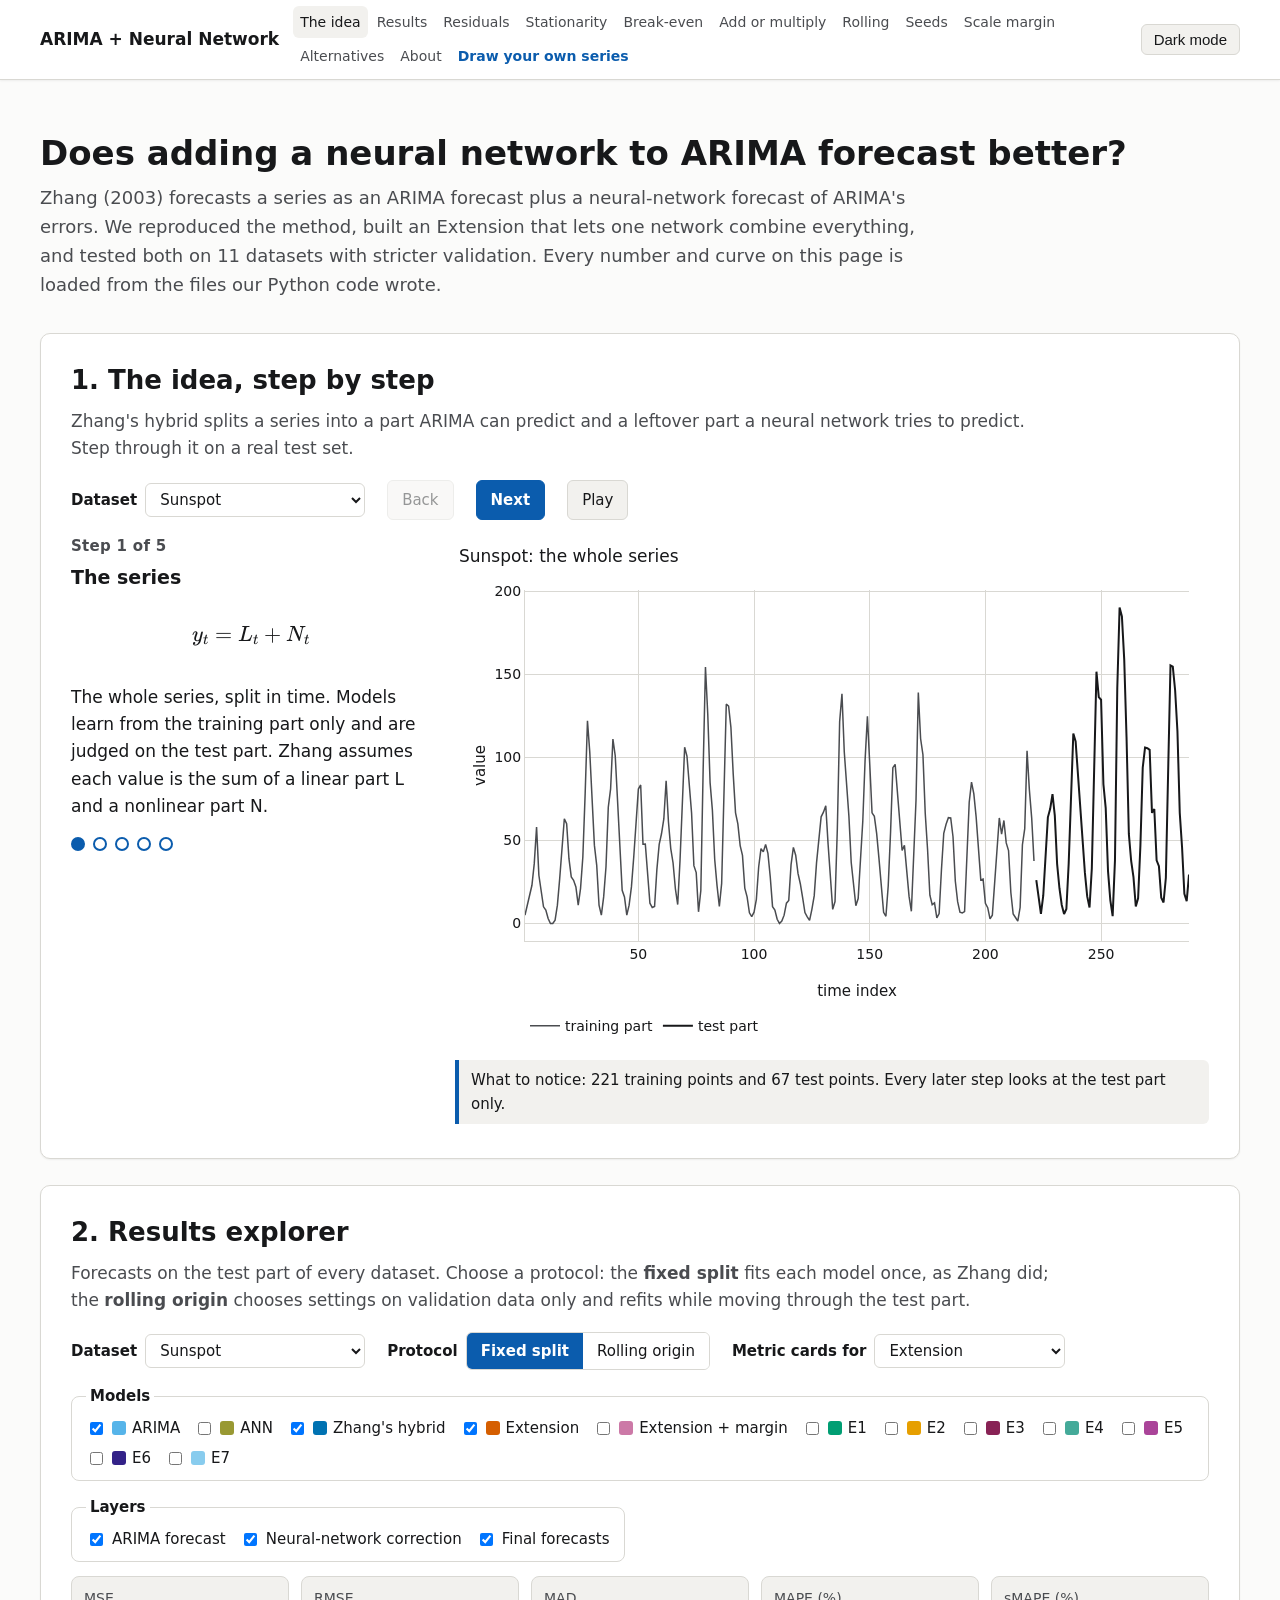
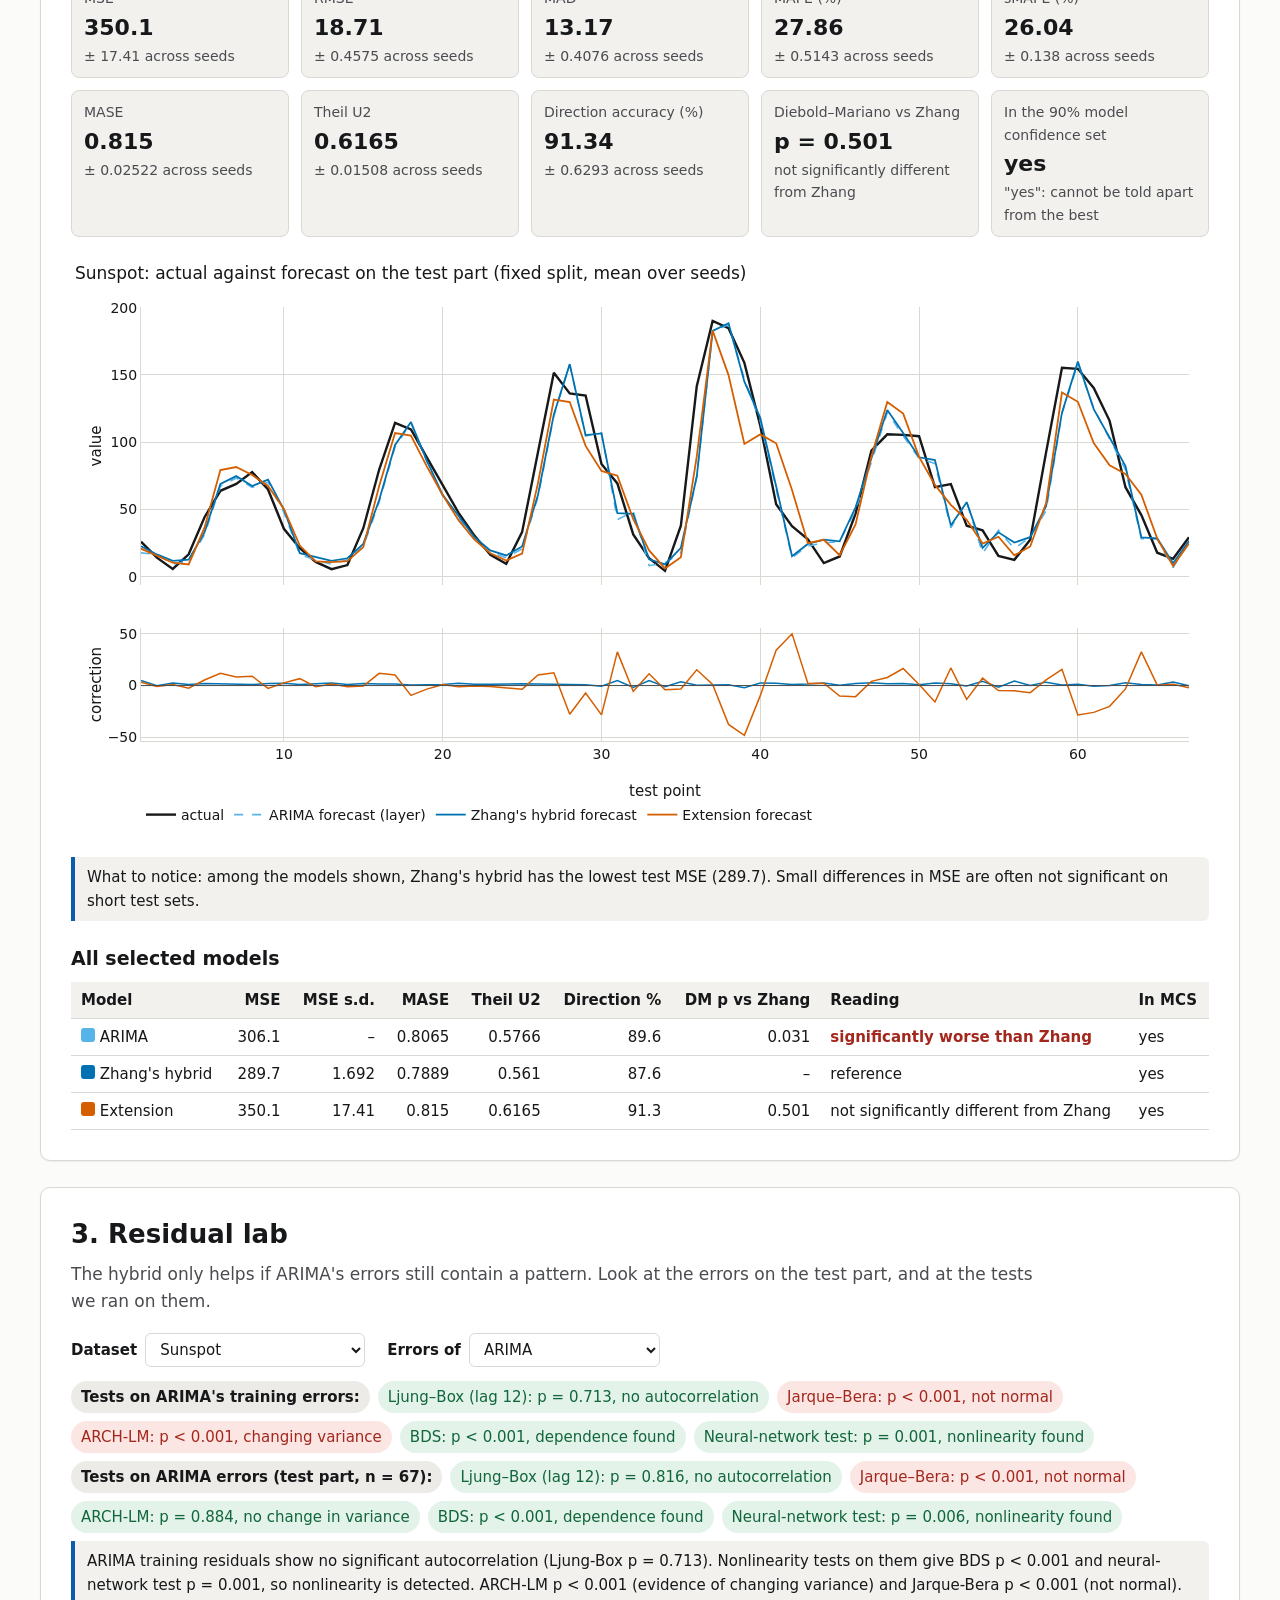
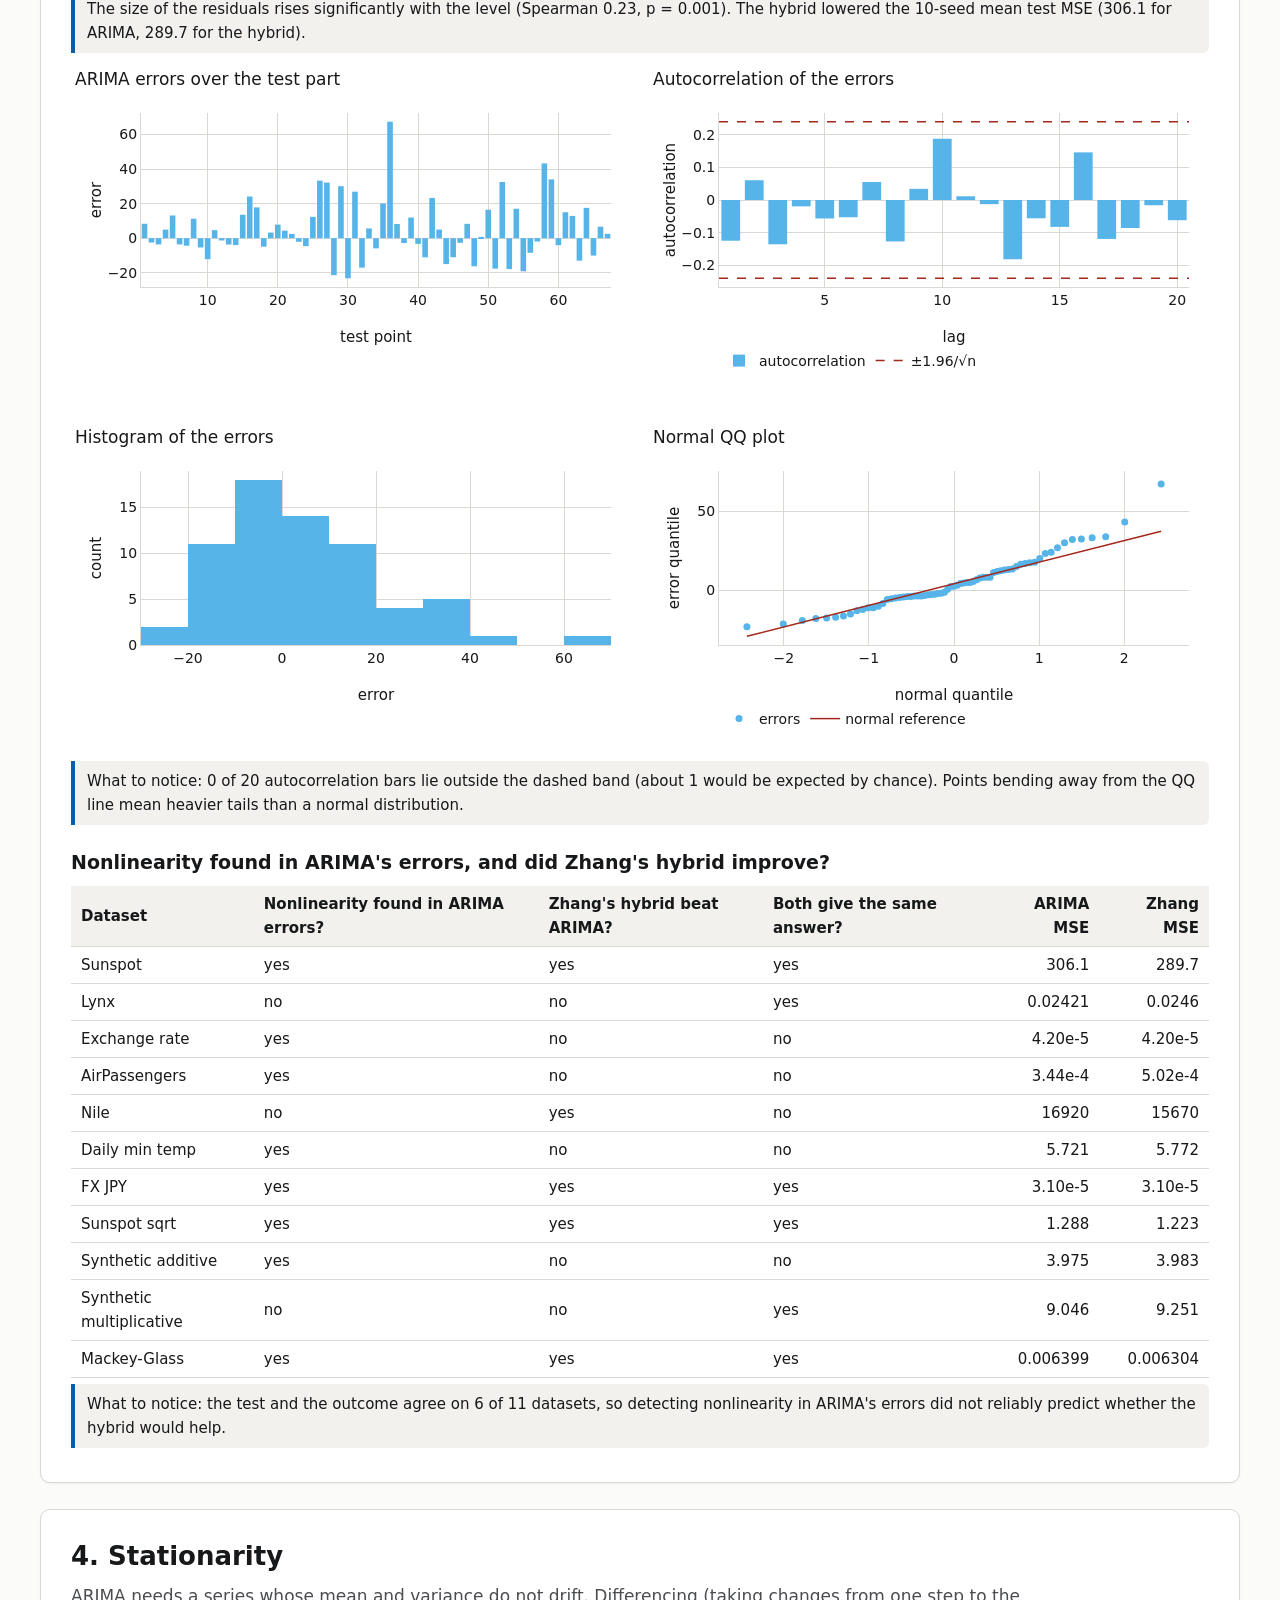
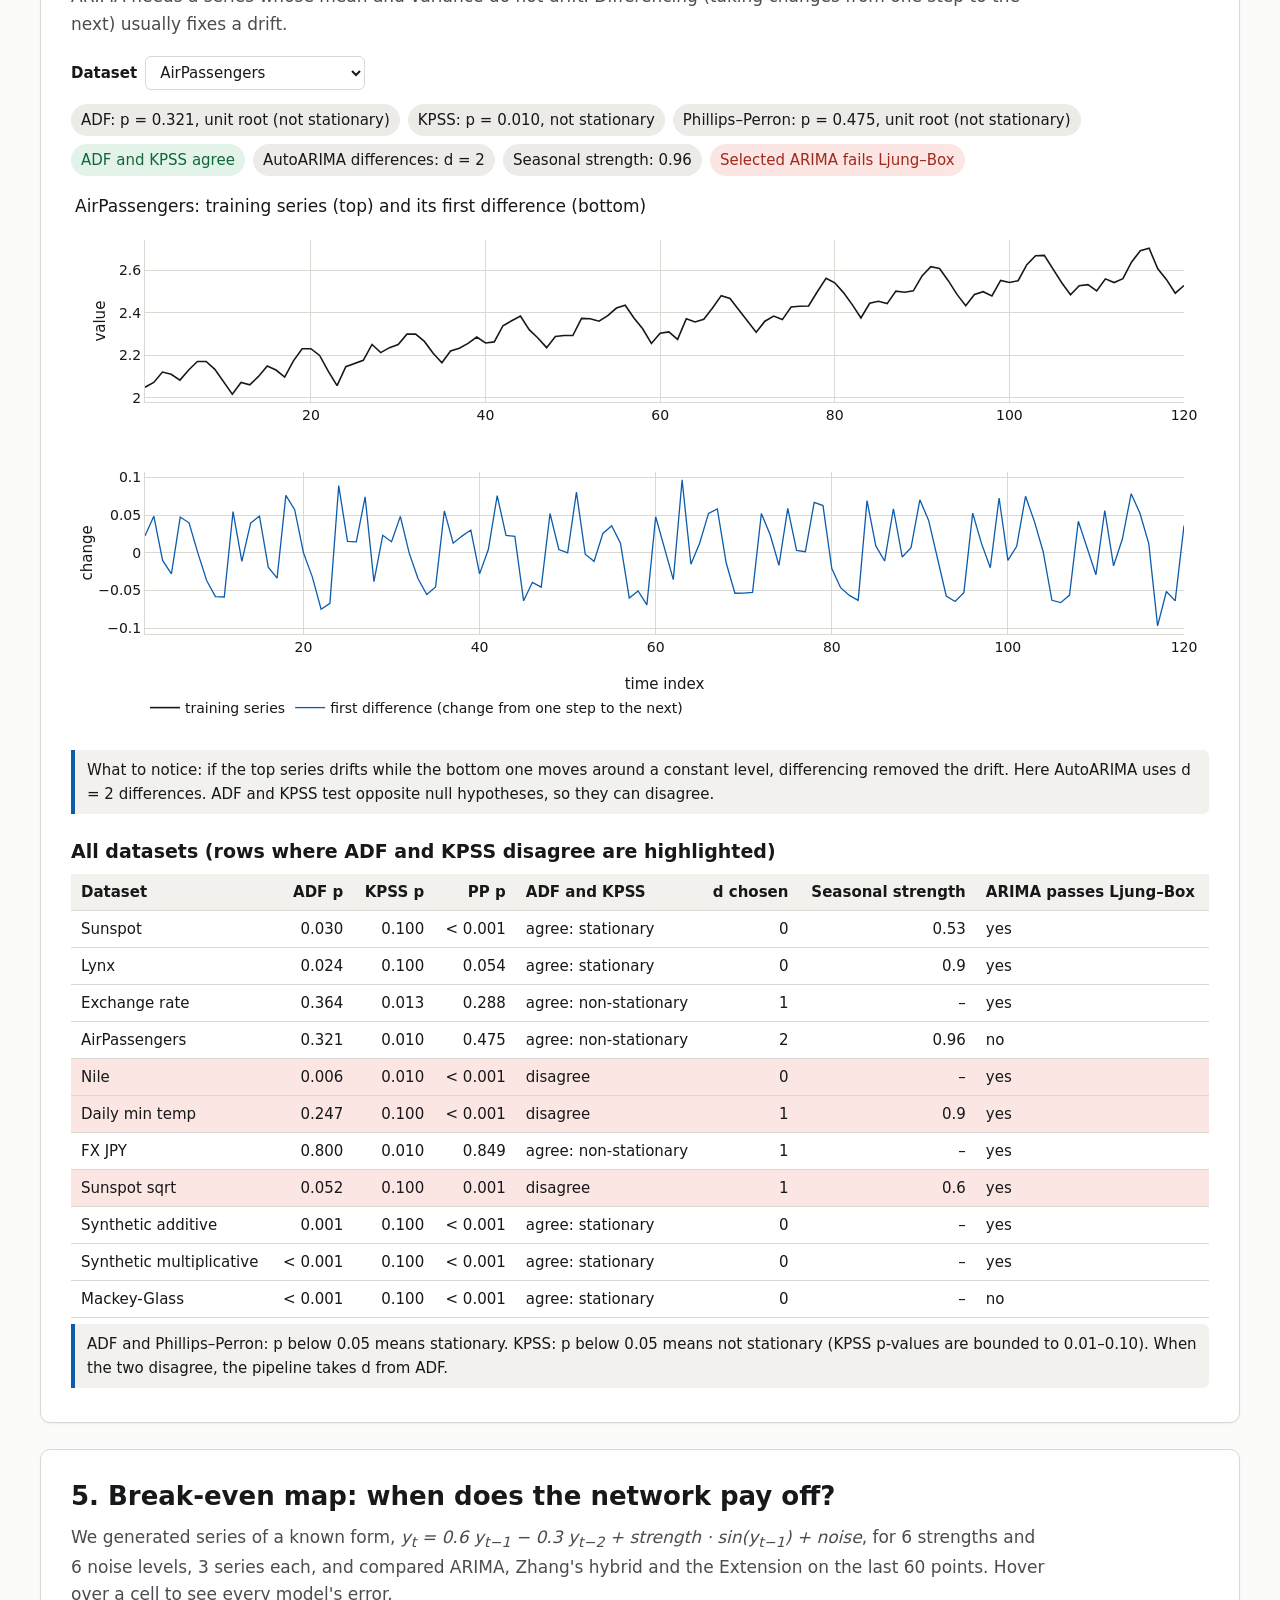
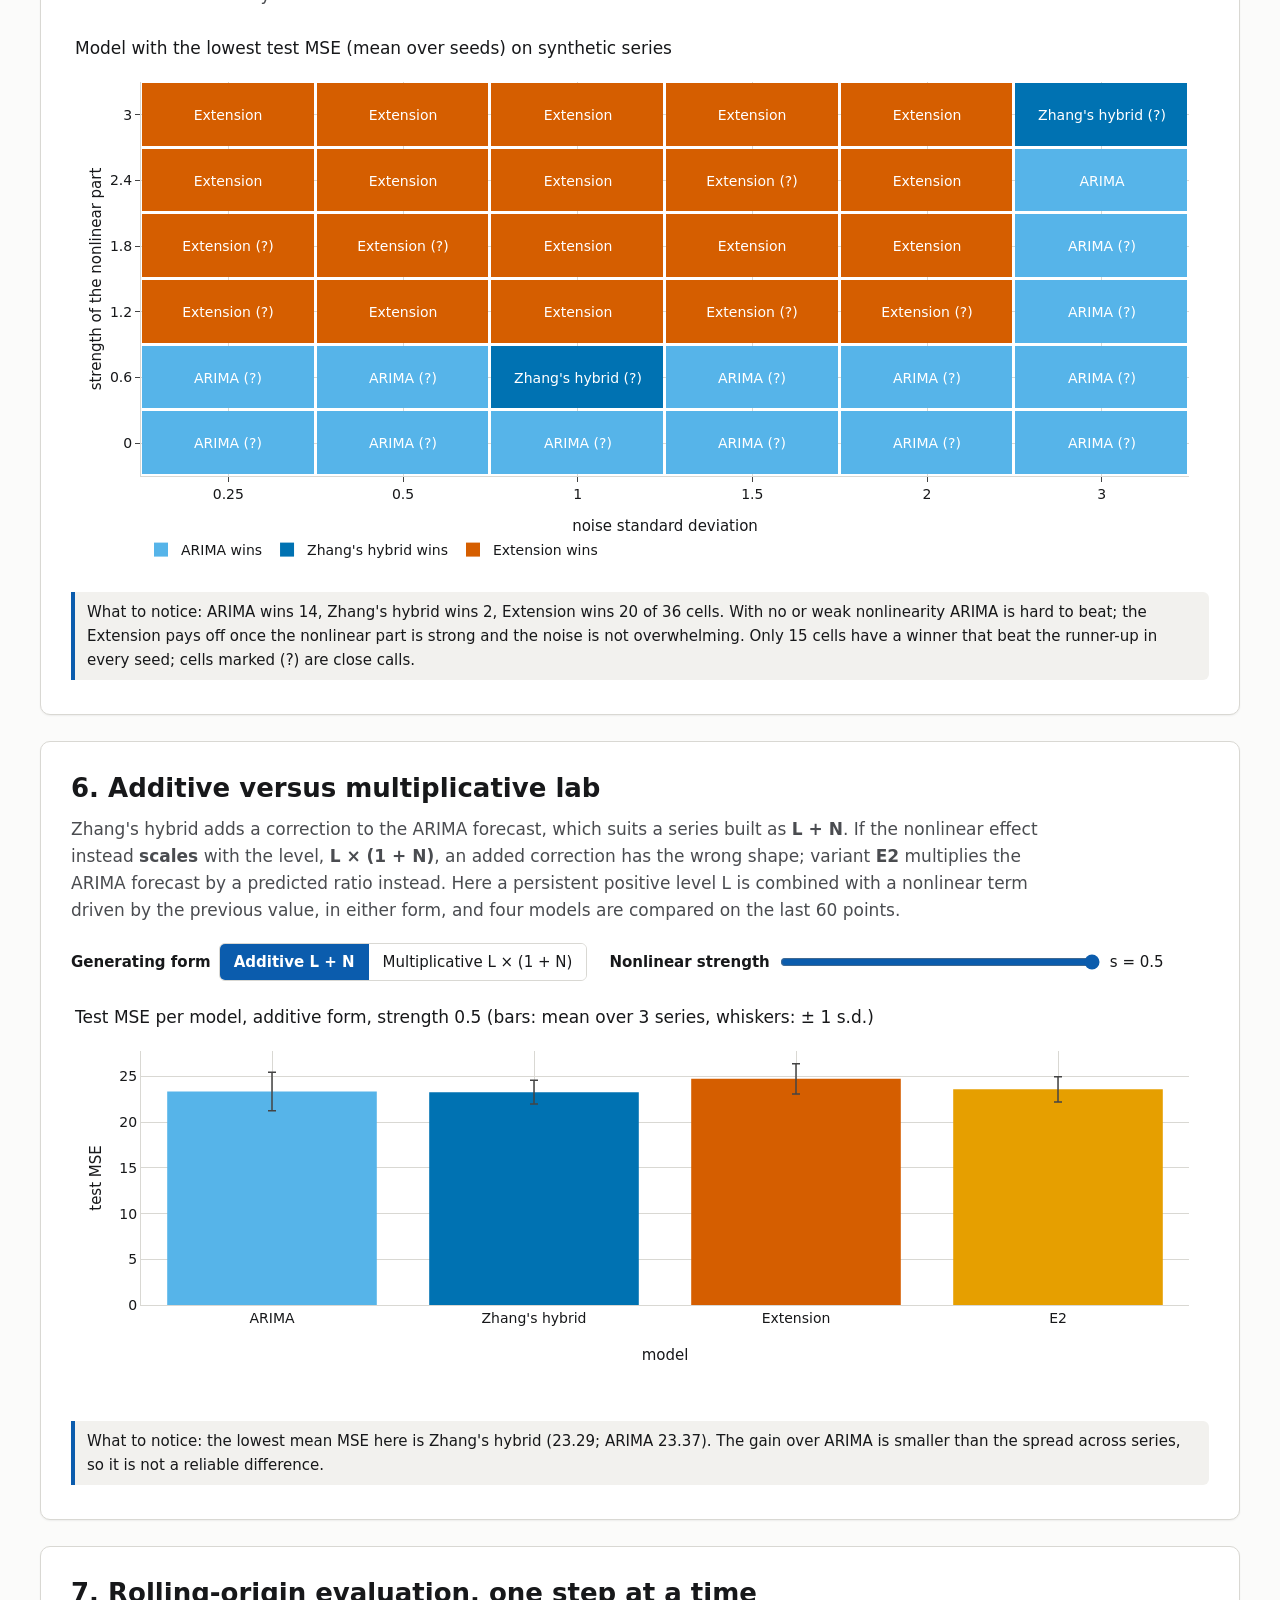
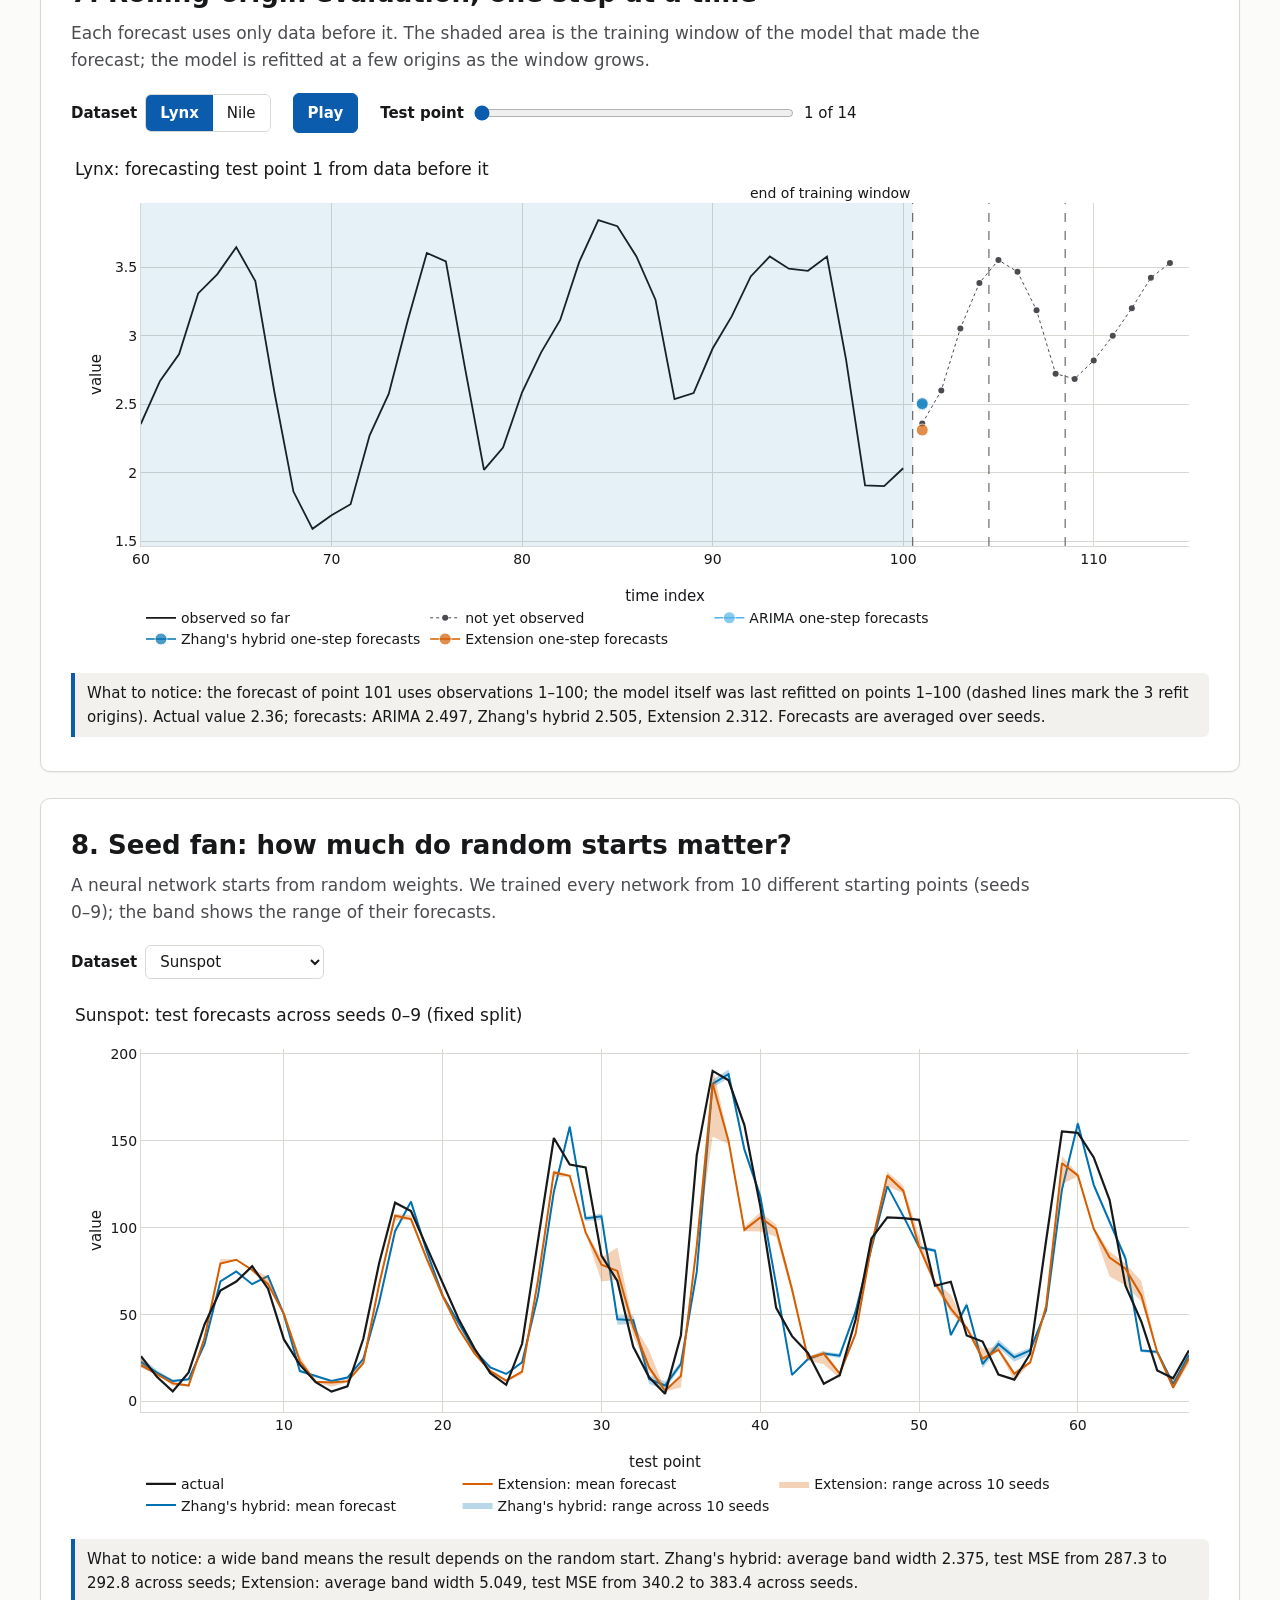
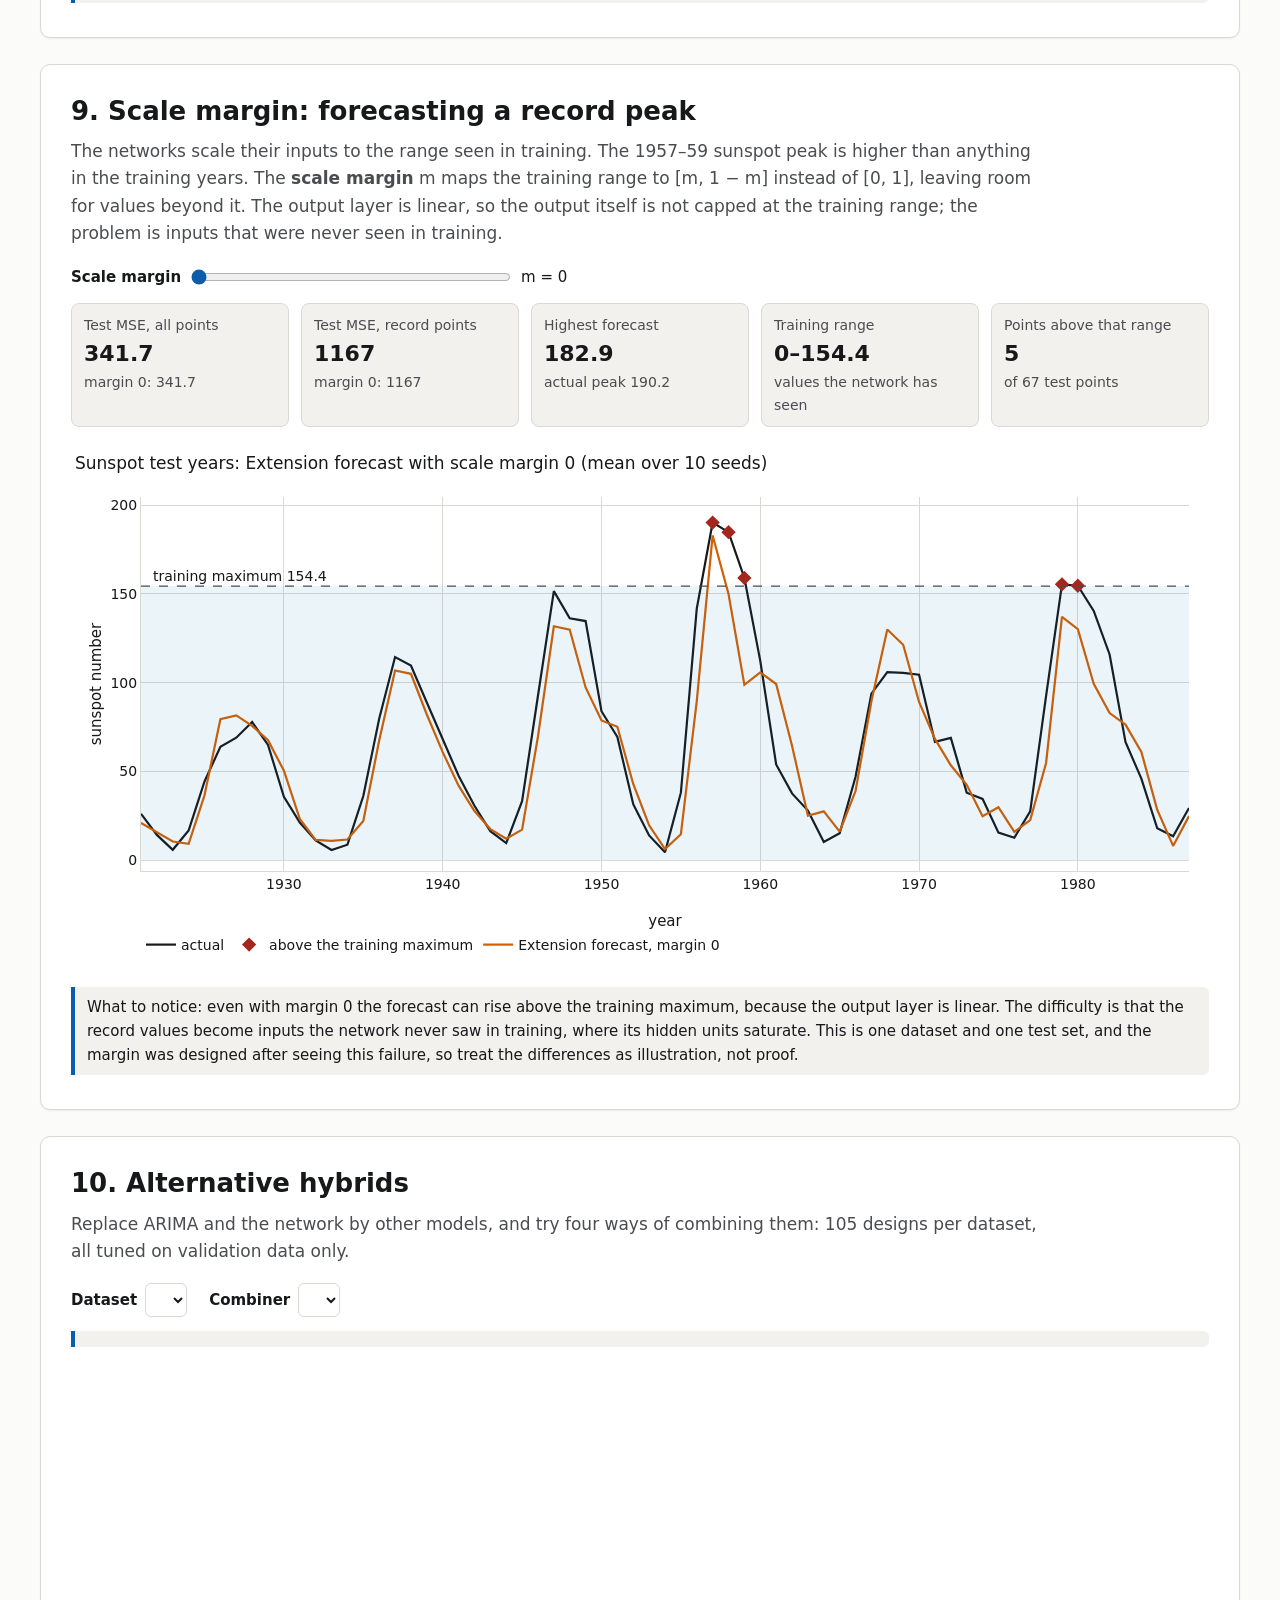
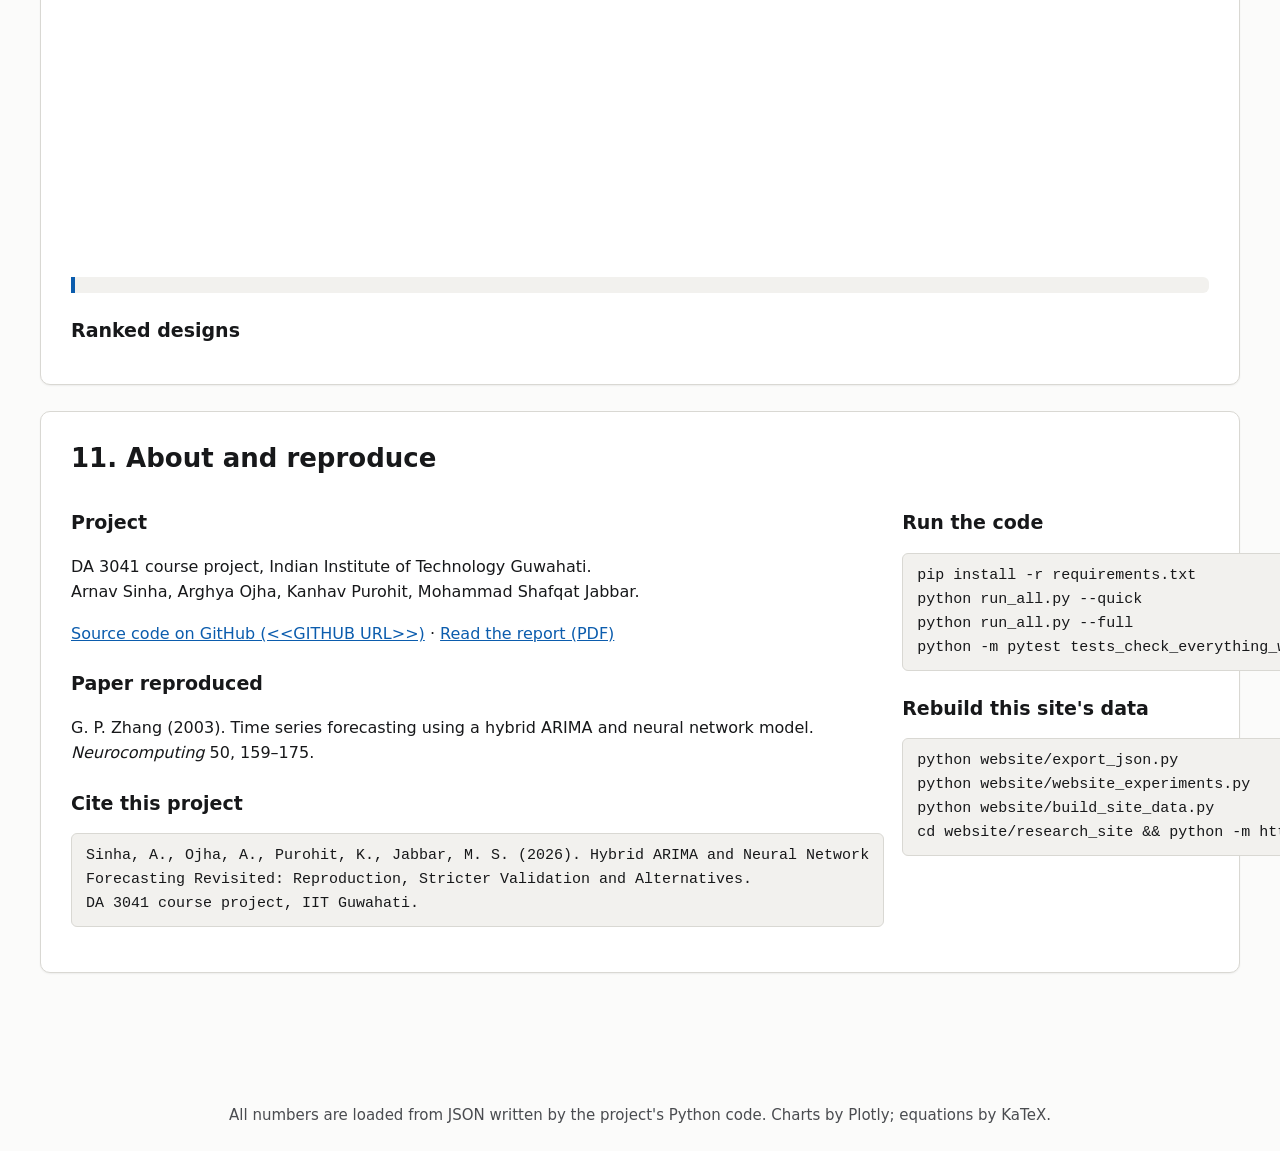
==== website/research_site/index.html @ e71d3a55 "initial commit" ====
<!doctype html>
<html lang="en">
<head>
<meta charset="utf-8">
<meta name="viewport" content="width=1280">
<title>Hybrid ARIMA and Neural Network Forecasting</title>
<meta name="description" content="Interactive results of our reproduction of Zhang (2003) and the Extension on 11 datasets.">
<link rel="icon" href="data:image/svg+xml,%3Csvg xmlns='http://www.w3.org/2000/svg' viewBox='0 0 16 16'%3E%3Cpath d='M1 12 L5 6 L9 9 L15 2' stroke='%230072B2' stroke-width='2' fill='none'/%3E%3C/svg%3E">
<link rel="stylesheet" href="vendor/katex/katex.min.css">
<link rel="stylesheet" href="css/style.css">
<script>
  // apply the saved theme before the page paints
  try { const t = localStorage.getItem("theme"); if (t) document.documentElement.dataset.theme = t; } catch (e) { /* storage blocked */ }
</script>
</head>
<body>
<header class="topbar">
  <div class="topbar-inner">
    <a class="brand" href="#top">ARIMA + Neural Network</a>
    <nav class="menu" aria-label="Sections">
      <a href="#idea">The idea</a>
      <a href="#explorer">Results</a>
      <a href="#residuals">Residuals</a>
      <a href="#stationarity">Stationarity</a>
      <a href="#breakeven">Break-even</a>
      <a href="#formlab">Add or multiply</a>
      <a href="#rolling">Rolling</a>
      <a href="#seedfan">Seeds</a>
      <a href="#margin">Scale margin</a>
      <a href="#grid">Alternatives</a>
      <a href="#about">About</a>
      <a id="playground-link" class="external" href="#">Draw your own series</a>
    </nav>
    <button id="theme-toggle" class="theme-toggle" type="button" aria-label="Switch between light and dark mode">Dark mode</button>
  </div>
</header>

<main id="top">
  <div class="hero">
    <h1>Does adding a neural network to ARIMA forecast better?</h1>
    <p>Zhang (2003) forecasts a series as an ARIMA forecast plus a neural-network forecast of ARIMA's errors. We reproduced the method,
      built an Extension that lets one network combine everything, and tested both on 11 datasets with stricter validation.
      Every number and curve on this page is loaded from the files our Python code wrote.</p>
  </div>

  <section class="panel" id="idea" aria-labelledby="idea-h">
    <h2 id="idea-h">1. The idea, step by step</h2>
    <p class="lead">Zhang's hybrid splits a series into a part ARIMA can predict and a leftover part a neural network tries to predict.
      Step through it on a real test set.</p>
    <div class="controls">
      <label class="control"><span class="label">Dataset</span><select id="idea-dataset"></select></label>
      <button class="btn" id="idea-back" type="button">Back</button>
      <button class="btn primary" id="idea-next" type="button">Next</button>
      <button class="btn" id="idea-play" type="button" aria-pressed="false">Play</button>
    </div>
    <div class="stepper">
      <div class="step-text" aria-live="polite">
        <div class="step-no" id="idea-stepno"></div>
        <h3 id="idea-title"></h3>
        <div class="eq" id="idea-eq"></div>
        <p id="idea-text"></p>
        <div class="dots" id="idea-dots" role="group" aria-label="Steps"></div>
      </div>
      <div>
        <div class="chart tall" id="idea-chart" role="img" aria-label="Walkthrough chart"></div>
        <p class="notice" id="idea-notice"></p>
      </div>
    </div>
  </section>

  <section class="panel" id="explorer" aria-labelledby="explorer-h">
    <h2 id="explorer-h">2. Results explorer</h2>
    <p class="lead">Forecasts on the test part of every dataset. Choose a protocol: the <b>fixed split</b> fits each model once, as Zhang did;
      the <b>rolling origin</b> chooses settings on validation data only and refits while moving through the test part.</p>
    <div class="controls">
      <label class="control"><span class="label">Dataset</span><select id="ex-dataset"></select></label>
      <span class="control"><span class="label">Protocol</span>
        <span class="segmented" id="ex-protocol" role="group" aria-label="Protocol">
          <button type="button" data-value="fixed" aria-pressed="true">Fixed split</button>
          <button type="button" data-value="rolling" aria-pressed="false">Rolling origin</button>
        </span></span>
      <label class="control"><span class="label">Metric cards for</span><select id="ex-focus"></select></label>
    </div>
    <div class="controls">
      <fieldset><legend>Models</legend><div class="checks" id="ex-models"></div></fieldset>
      <fieldset><legend>Layers</legend><div class="checks" id="ex-layers"></div></fieldset>
    </div>
    <div class="cards" id="ex-cards"></div>
    <div class="chart tall" id="ex-chart" role="img" aria-label="Actual against forecast"></div>
    <p class="notice" id="ex-notice"></p>
    <h3>All selected models</h3>
    <div id="ex-table"></div>
  </section>

  <section class="panel" id="residuals" aria-labelledby="res-h">
    <h2 id="res-h">3. Residual lab</h2>
    <p class="lead">The hybrid only helps if ARIMA's errors still contain a pattern. Look at the errors on the test part, and at the tests we ran on them.</p>
    <div class="controls">
      <label class="control"><span class="label">Dataset</span><select id="res-dataset"></select></label>
      <label class="control"><span class="label">Errors of</span><select id="res-model"></select></label>
    </div>
    <div class="badges" id="res-badges"></div>
    <p class="notice" id="res-finding"></p>
    <div class="grid-2">
      <div class="chart short" id="res-time" role="img" aria-label="Errors over time"></div>
      <div class="chart short" id="res-acf" role="img" aria-label="Autocorrelation of errors"></div>
      <div class="chart short" id="res-hist" role="img" aria-label="Histogram of errors"></div>
      <div class="chart short" id="res-qq" role="img" aria-label="Normal QQ plot"></div>
    </div>
    <p class="notice" id="res-notice"></p>
    <h3>Nonlinearity found in ARIMA's errors, and did Zhang's hybrid improve?</h3>
    <div id="res-table"></div>
  </section>

  <section class="panel" id="stationarity" aria-labelledby="st-h">
    <h2 id="st-h">4. Stationarity</h2>
    <p class="lead">ARIMA needs a series whose mean and variance do not drift. Differencing (taking changes from one step to the next) usually fixes a drift.</p>
    <div class="controls"><label class="control"><span class="label">Dataset</span><select id="st-dataset"></select></label></div>
    <div class="badges" id="st-badges"></div>
    <div class="chart tall" id="st-chart" role="img" aria-label="Training series and its first difference"></div>
    <p class="notice" id="st-notice"></p>
    <h3>All datasets (rows where ADF and KPSS disagree are highlighted)</h3>
    <div id="st-table"></div>
  </section>

  <section class="panel" id="breakeven" aria-labelledby="be-h">
    <h2 id="be-h">5. Break-even map: when does the network pay off?</h2>
    <p class="lead" id="be-lead"></p>
    <div class="chart tall" id="be-chart" role="img" aria-label="Best model per noise level and nonlinear strength"></div>
    <p class="notice" id="be-notice"></p>
  </section>

  <section class="panel" id="formlab" aria-labelledby="fl-h">
    <h2 id="fl-h">6. Additive versus multiplicative lab</h2>
    <p class="lead" id="fl-lead"></p>
    <div class="controls">
      <span class="control"><span class="label">Generating form</span>
        <span class="segmented" id="fl-form" role="group" aria-label="Generating form">
          <button type="button" data-value="additive" aria-pressed="true">Additive  L + N</button>
          <button type="button" data-value="multiplicative" aria-pressed="false">Multiplicative  L × (1 + N)</button>
        </span></span>
      <label class="control"><span class="label">Nonlinear strength</span><input type="range" id="fl-strength" min="0" step="1"><output id="fl-strength-out"></output></label>
    </div>
    <div class="chart" id="fl-chart" role="img" aria-label="Test MSE per model"></div>
    <p class="notice" id="fl-notice"></p>
  </section>

  <section class="panel" id="rolling" aria-labelledby="ro-h">
    <h2 id="ro-h">7. Rolling-origin evaluation, one step at a time</h2>
    <p class="lead">Each forecast uses only data before it. The shaded area is the training window of the model that made the forecast; the model is refitted at a few origins as the window grows.</p>
    <div class="controls">
      <span class="control"><span class="label">Dataset</span>
        <span class="segmented" id="ro-dataset" role="group" aria-label="Dataset">
          <button type="button" data-value="Lynx" aria-pressed="true">Lynx</button>
          <button type="button" data-value="Nile" aria-pressed="false">Nile</button>
        </span></span>
      <button class="btn primary" id="ro-play" type="button" aria-pressed="false">Play</button>
      <label class="control"><span class="label">Test point</span><input type="range" id="ro-step" min="0" step="1"><output id="ro-step-out"></output></label>
    </div>
    <div class="chart tall" id="ro-chart" role="img" aria-label="Rolling-origin forecasts"></div>
    <p class="notice" id="ro-notice"></p>
  </section>

  <section class="panel" id="seedfan" aria-labelledby="sf-h">
    <h2 id="sf-h">8. Seed fan: how much do random starts matter?</h2>
    <p class="lead">A neural network starts from random weights. We trained every network from 10 different starting points (seeds 0–9); the band shows the range of their forecasts.</p>
    <div class="controls"><label class="control"><span class="label">Dataset</span><select id="sf-dataset"></select></label></div>
    <div class="chart tall" id="sf-chart" role="img" aria-label="Forecast band across seeds"></div>
    <p class="notice" id="sf-notice"></p>
  </section>

  <section class="panel" id="margin" aria-labelledby="mg-h">
    <h2 id="mg-h">9. Scale margin: forecasting a record peak</h2>
    <p class="lead" id="mg-lead"></p>
    <div class="controls">
      <label class="control"><span class="label">Scale margin</span><input type="range" id="mg-margin" min="0" step="1"><output id="mg-margin-out"></output></label>
    </div>
    <div class="cards" id="mg-cards"></div>
    <div class="chart tall" id="mg-chart" role="img" aria-label="Sunspot forecasts around the record peak"></div>
    <p class="notice" id="mg-notice"></p>
  </section>

  <section class="panel" id="grid" aria-labelledby="gr-h">
    <h2 id="gr-h">10. Alternative hybrids</h2>
    <p class="lead">Replace ARIMA and the network by other models, and try four ways of combining them: 105 designs per dataset, all tuned on validation data only.</p>
    <div class="controls">
      <label class="control"><span class="label">Dataset</span><select id="gr-dataset"></select></label>
      <label class="control"><span class="label">Combiner</span><select id="gr-combiner"></select></label>
    </div>
    <p class="notice" id="gr-baseline"></p>
    <div class="chart tall" id="gr-chart" role="img" aria-label="Test error of every design relative to the best single model"></div>
    <p class="notice" id="gr-notice"></p>
    <h3>Ranked designs</h3>
    <div id="gr-table"></div>
  </section>

  <section class="panel" id="about" aria-labelledby="ab-h">
    <h2 id="ab-h">11. About and reproduce</h2>
    <div class="grid-2">
      <div>
        <h3>Project</h3>
        <p>DA 3041 course project, Indian Institute of Technology Guwahati.<br>
          Arnav Sinha, Arghya Ojha, Kanhav Purohit, Mohammad Shafqat Jabbar.</p>
        <p><a id="repo-link" href="#">Source code on GitHub</a> · <a href="report.pdf">Read the report (PDF)</a></p>
        <h3>Paper reproduced</h3>
        <p>G. P. Zhang (2003). Time series forecasting using a hybrid ARIMA and neural network model. <i>Neurocomputing</i> 50, 159–175.</p>
        <h3>Cite this project</h3>
        <pre class="cmd">Sinha, A., Ojha, A., Purohit, K., Jabbar, M. S. (2026). Hybrid ARIMA and Neural Network
Forecasting Revisited: Reproduction, Stricter Validation and Alternatives.
DA 3041 course project, IIT Guwahati.</pre>
      </div>
      <div>
        <h3>Run the code</h3>
        <pre class="cmd">pip install -r requirements.txt
python run_all.py --quick                       # a few minutes
python run_all.py --full                        # every result, about 54 minutes
python -m pytest tests_check_everything_works</pre>
        <h3>Rebuild this site's data</h3>
        <pre class="cmd">python website/export_json.py
python website/website_experiments.py
python website/build_site_data.py
cd website/research_site && python -m http.server 8000</pre>
      </div>
    </div>
  </section>
</main>
<footer>All numbers are loaded from JSON written by the project's Python code. Charts by Plotly; equations by KaTeX.</footer>

<script src="vendor/plotly-2.35.2.min.js"></script>
<script src="vendor/katex/katex.min.js"></script>
<script type="module" src="js/main.js"></script>
</body>
</html>
---- website/research_site/css/style.css ----
/* Research site: one stylesheet, light and dark themes via custom properties. Desktop only (1280 px and wider). */
:root {
  --bg: #fbfbfa;
  --surface: #ffffff;
  --surface-2: #f2f1ee;
  --ink: #17181a;
  --ink-2: #4a4c50;
  --line: #d9d8d3;
  --accent: #0b5cad;
  --good: #11663b;
  --good-bg: #e3f3ea;
  --bad: #a3271c;
  --bad-bg: #fbe6e3;
  --neutral-bg: #ecebe7;
  --focus: #0b5cad;
  --shadow: 0 1px 2px rgba(0, 0, 0, .06);
  color-scheme: light;
}
:root[data-theme="dark"] {
  --bg: #121315;
  --surface: #1b1d20;
  --surface-2: #24272b;
  --ink: #ececea;
  --ink-2: #b7b8b5;
  --line: #3a3d42;
  --accent: #79b5f2;
  --good: #7dd3a3;
  --good-bg: #173326;
  --bad: #f2a097;
  --bad-bg: #3b1d1a;
  --neutral-bg: #2b2e33;
  --focus: #79b5f2;
  --shadow: none;
  color-scheme: dark;
}

* { box-sizing: border-box; }
html { scroll-behavior: smooth; scroll-padding-top: 110px; }
body {
  margin: 0;
  background: var(--bg);
  color: var(--ink);
  font: 16px/1.6 "Segoe UI", system-ui, -apple-system, Roboto, Helvetica, Arial, sans-serif;
  min-width: 1280px;
}
a { color: var(--accent); }
:focus-visible { outline: 3px solid var(--focus); outline-offset: 2px; }

/* top menu */
.topbar {
  position: sticky; top: 0; z-index: 10;
  background: var(--surface);
  border-bottom: 1px solid var(--line);
  box-shadow: var(--shadow);
}
.topbar-inner {
  max-width: 1240px; margin: 0 auto; padding: 0 20px;
  display: flex; align-items: center; gap: 14px; min-height: 60px; padding-top: 6px; padding-bottom: 6px;
}
.brand { font-weight: 700; font-size: 17px; white-space: nowrap; color: var(--ink); text-decoration: none; }
.menu { display: flex; gap: 2px 2px; flex-wrap: wrap; flex: 1; }
.menu a {
  color: var(--ink-2); text-decoration: none; font-size: 14px; padding: 5px 7px; border-radius: 6px; white-space: nowrap;
}
.menu a:hover, .menu a.active { color: var(--ink); background: var(--surface-2); }
.menu a.external { color: var(--accent); font-weight: 600; }
.theme-toggle {
  border: 1px solid var(--line); background: var(--surface-2); color: var(--ink);
  font-size: 15px; padding: 6px 12px; border-radius: 6px; cursor: pointer; white-space: nowrap;
}

/* layout */
main { max-width: 1240px; margin: 0 auto; padding: 24px 20px 80px; }
.hero { padding: 28px 0 8px; }
.hero h1 { font-size: 34px; line-height: 1.25; margin: 0 0 10px; }
.hero p { font-size: 18px; color: var(--ink-2); max-width: 900px; margin: 0; }
section.panel {
  background: var(--surface); border: 1px solid var(--line); border-radius: 10px;
  padding: 26px 30px 30px; margin: 26px 0; box-shadow: var(--shadow);
}
section.panel > h2 { font-size: 26px; margin: 0 0 6px; }
.lead { color: var(--ink-2); font-size: 17px; margin: 0 0 18px; max-width: 980px; }
h3 { font-size: 19px; margin: 22px 0 8px; }

/* controls */
.controls { display: flex; flex-wrap: wrap; gap: 14px 22px; align-items: center; margin: 6px 0 14px; }
.control { display: flex; align-items: center; gap: 8px; font-size: 15px; }
.control > span.label { font-weight: 600; }
select, button.btn, input[type="range"] { font: inherit; font-size: 15px; }
select {
  padding: 6px 10px; border: 1px solid var(--line); border-radius: 6px; background: var(--surface); color: var(--ink);
}
button.btn {
  padding: 7px 14px; border: 1px solid var(--line); border-radius: 6px; background: var(--surface-2); color: var(--ink); cursor: pointer;
}
button.btn.primary { background: var(--accent); border-color: var(--accent); color: var(--surface); font-weight: 600; }
button.btn:disabled { opacity: .45; cursor: default; }
input[type="range"] { width: 320px; accent-color: var(--accent); }
.checks { display: flex; flex-wrap: wrap; gap: 6px 14px; }
.checks label { display: inline-flex; align-items: center; gap: 6px; font-size: 15px; cursor: pointer; }
.swatch { display: inline-block; width: 14px; height: 14px; border-radius: 3px; }
fieldset { border: 1px solid var(--line); border-radius: 8px; padding: 8px 14px 10px; margin: 0; }
legend { font-size: 15px; font-weight: 600; padding: 0 4px; }
.segmented { display: inline-flex; border: 1px solid var(--line); border-radius: 6px; overflow: hidden; }
.segmented button {
  font: inherit; font-size: 15px; padding: 6px 14px; border: 0; background: var(--surface); color: var(--ink); cursor: pointer;
}
.segmented button[aria-pressed="true"] { background: var(--accent); color: var(--surface); font-weight: 600; }

/* charts and captions */
.chart { width: 100%; min-height: 360px; }
.chart.tall { min-height: 520px; }
.chart.short { min-height: 300px; }
.notice {
  font-size: 15px; color: var(--ink); background: var(--surface-2); border-left: 4px solid var(--accent);
  padding: 8px 12px; margin: 6px 0 4px; border-radius: 0 6px 6px 0;
}
.notice b { font-weight: 600; }
.grid-2 { display: grid; grid-template-columns: 1fr 1fr; gap: 18px; }
.grid-3 { display: grid; grid-template-columns: 1fr 1fr 1fr; gap: 18px; }
.grid-4 { display: grid; grid-template-columns: repeat(4, 1fr); gap: 18px; }

/* cards, badges, tables */
.cards { display: grid; grid-template-columns: repeat(5, 1fr); gap: 12px; margin: 14px 0; }
.card { border: 1px solid var(--line); border-radius: 8px; padding: 10px 12px; background: var(--surface-2); }
.card .k { font-size: 14px; color: var(--ink-2); }
.card .v { font-size: 22px; font-weight: 600; font-variant-numeric: tabular-nums; }
.card .s { font-size: 14px; color: var(--ink-2); }
.badges { display: flex; flex-wrap: wrap; gap: 8px; margin: 8px 0; }
.badge { font-size: 15px; padding: 4px 10px; border-radius: 999px; background: var(--neutral-bg); }
.badge.good { background: var(--good-bg); color: var(--good); }
.badge.bad { background: var(--bad-bg); color: var(--bad); }
table.data { border-collapse: collapse; width: 100%; font-size: 15px; font-variant-numeric: tabular-nums; }
table.data th, table.data td { border-bottom: 1px solid var(--line); padding: 6px 10px; text-align: left; }
table.data th { background: var(--surface-2); font-weight: 600; }
table.data td.num, table.data th.num { text-align: right; }
table.data tr.highlight td { background: var(--bad-bg); }
.sig { font-weight: 700; color: var(--good); }
.sig-bad { font-weight: 700; color: var(--bad); }
.muted { color: var(--ink-2); }

/* the idea walkthrough */
.stepper { display: grid; grid-template-columns: 360px 1fr; gap: 24px; align-items: start; }
.step-text { font-size: 17px; }
.step-text .step-no { font-size: 15px; color: var(--ink-2); font-weight: 600; letter-spacing: .02em; }
.step-text h3 { margin-top: 4px; }
.eq { font-size: 18px; margin: 10px 0; overflow-x: auto; }
.dots { display: flex; gap: 8px; margin: 12px 0; }
.dots button { width: 14px; height: 14px; border-radius: 50%; border: 2px solid var(--accent); background: transparent; padding: 0; cursor: pointer; }
.dots button[aria-current="step"] { background: var(--accent); }

pre.cmd {
  background: var(--surface-2); border: 1px solid var(--line); border-radius: 6px; padding: 10px 14px;
  font-size: 15px; overflow-x: auto;
}
footer { text-align: center; color: var(--ink-2); font-size: 15px; padding: 24px; }
.loading { color: var(--ink-2); font-size: 15px; padding: 20px 0; }
.sr-only { position: absolute; width: 1px; height: 1px; overflow: hidden; clip: rect(0 0 0 0); }
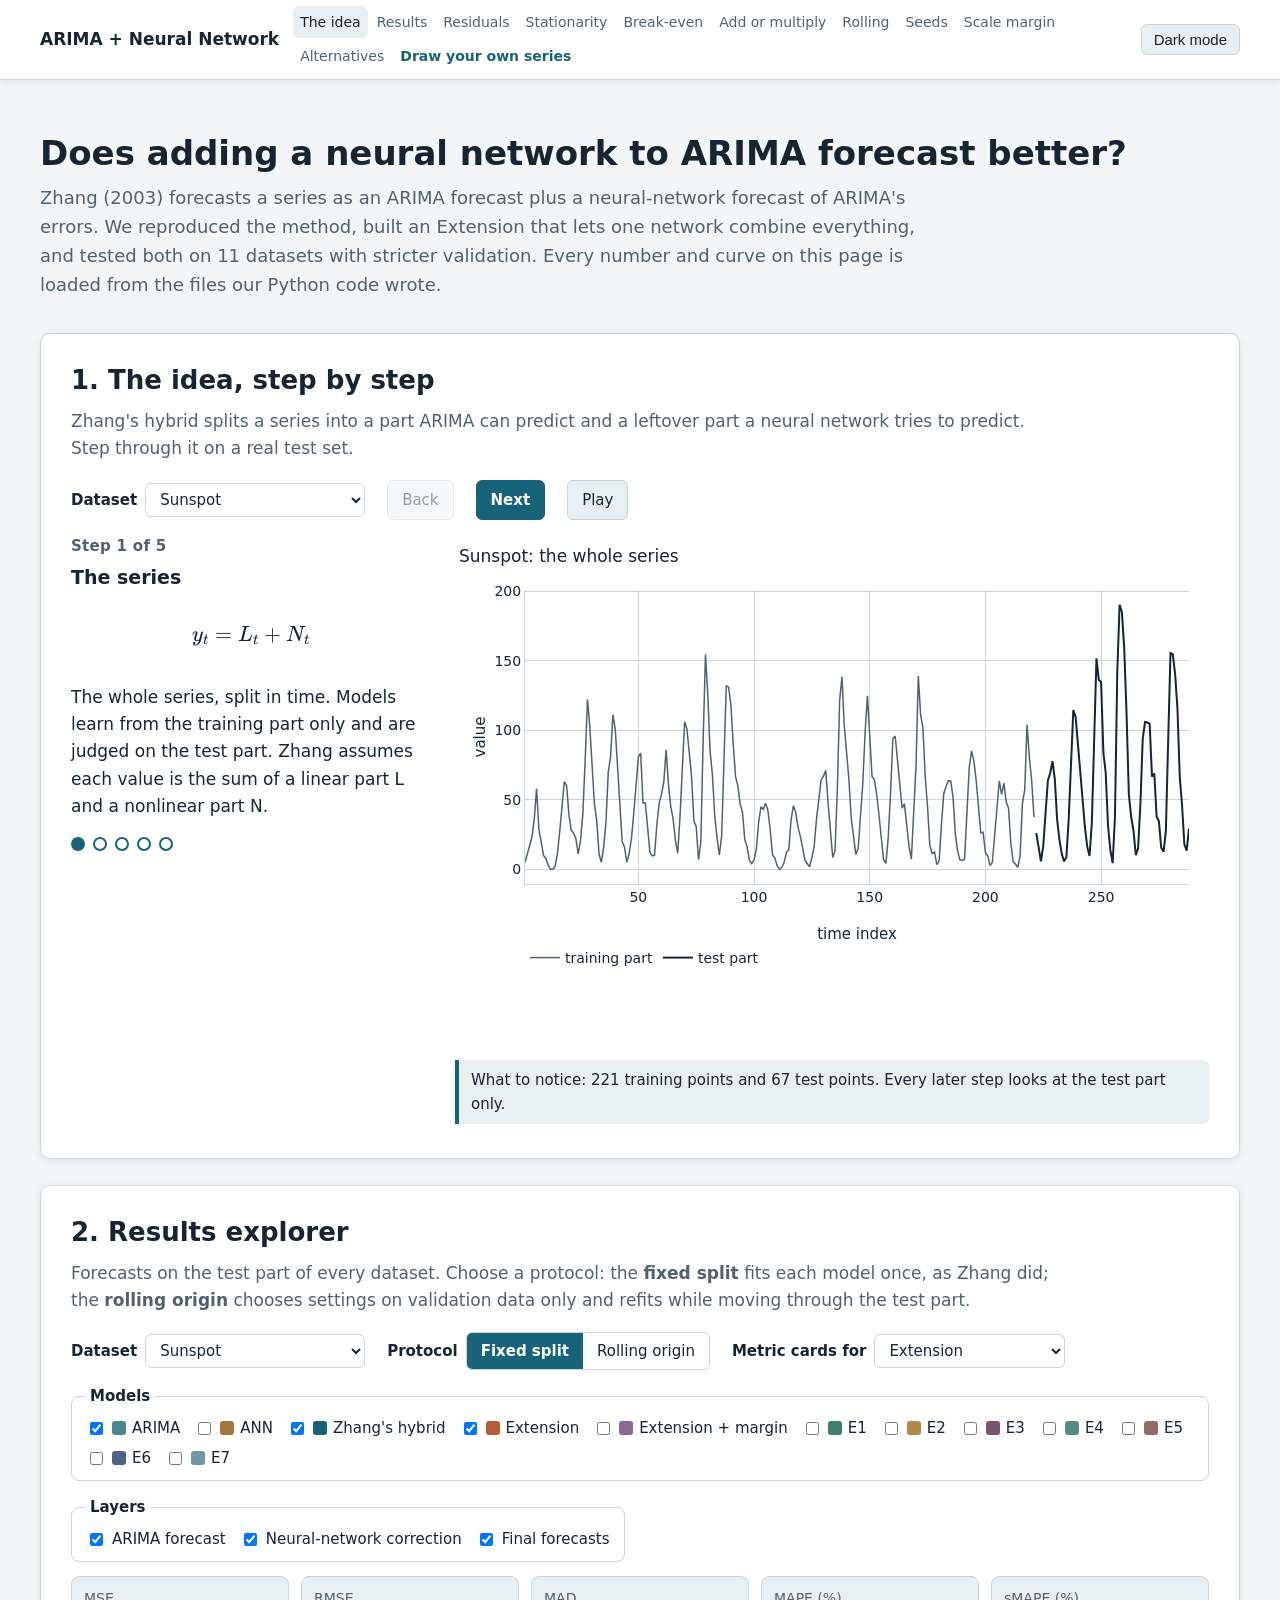
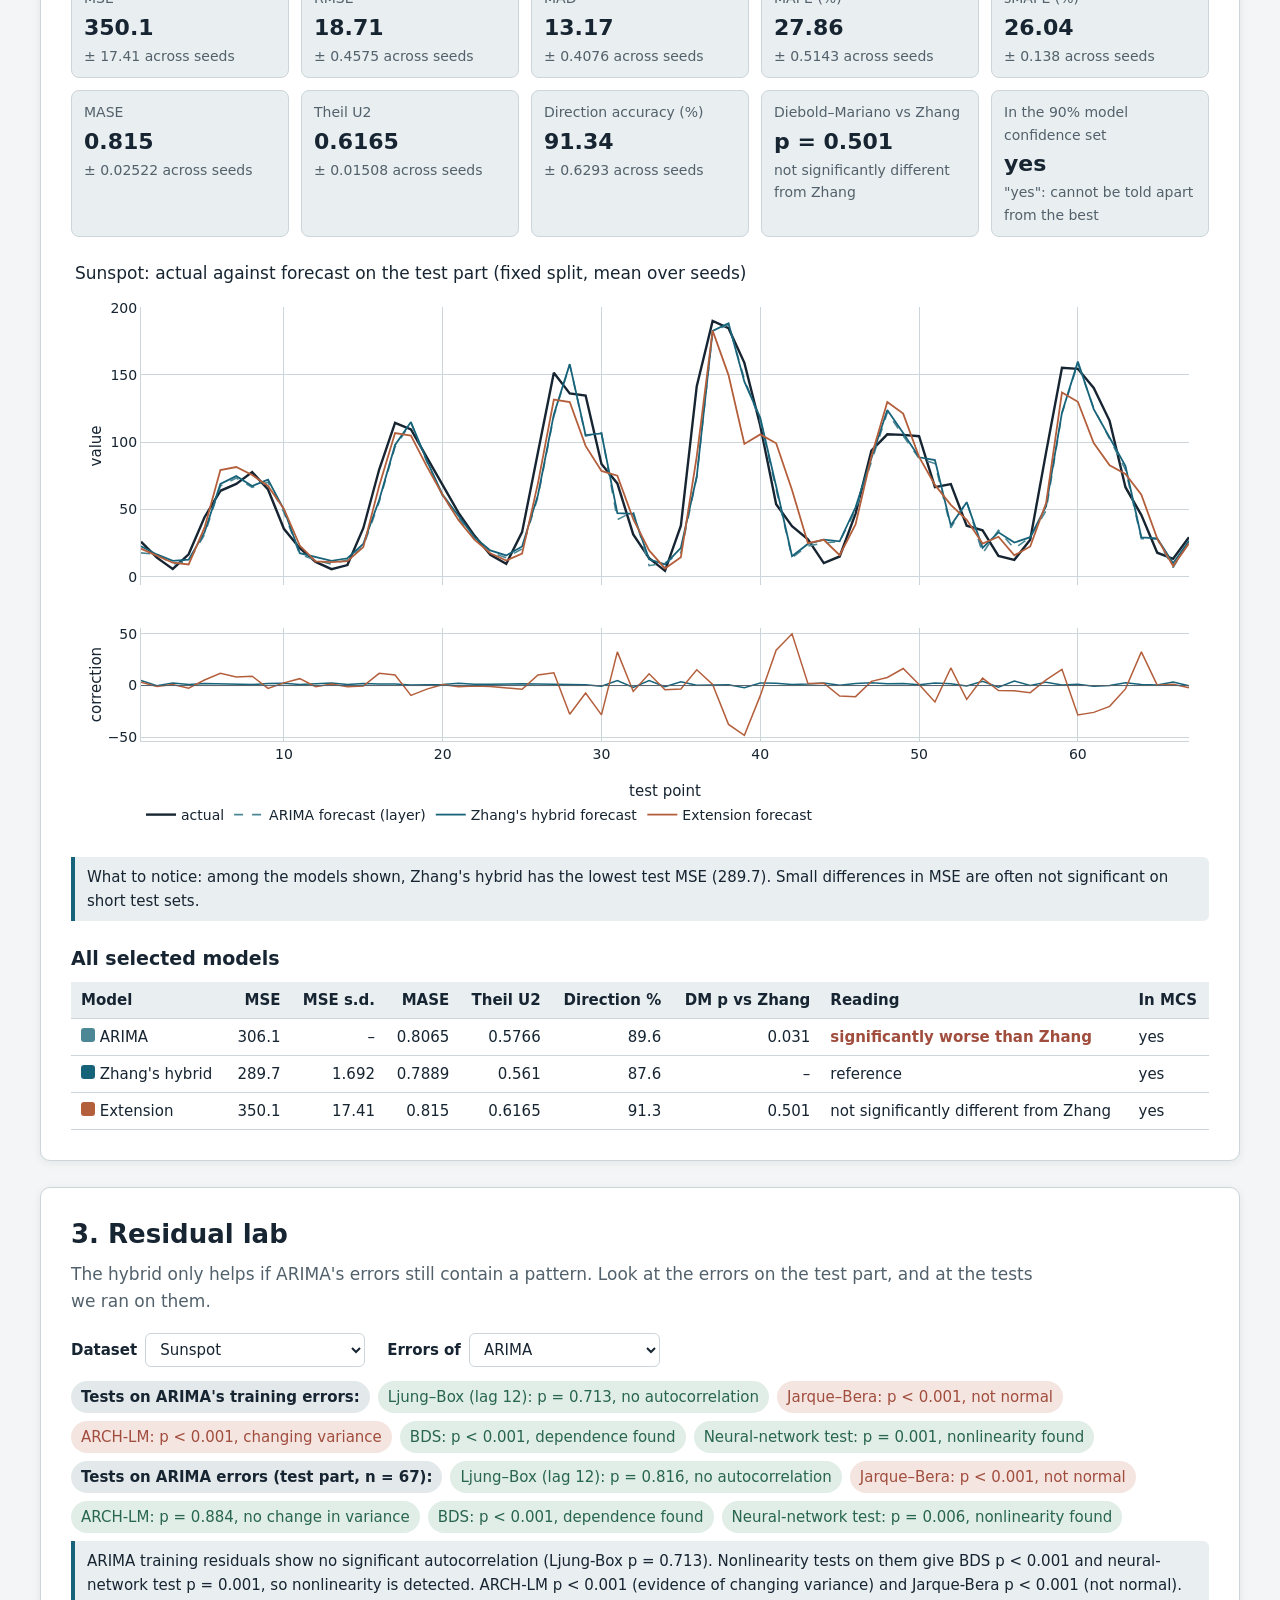
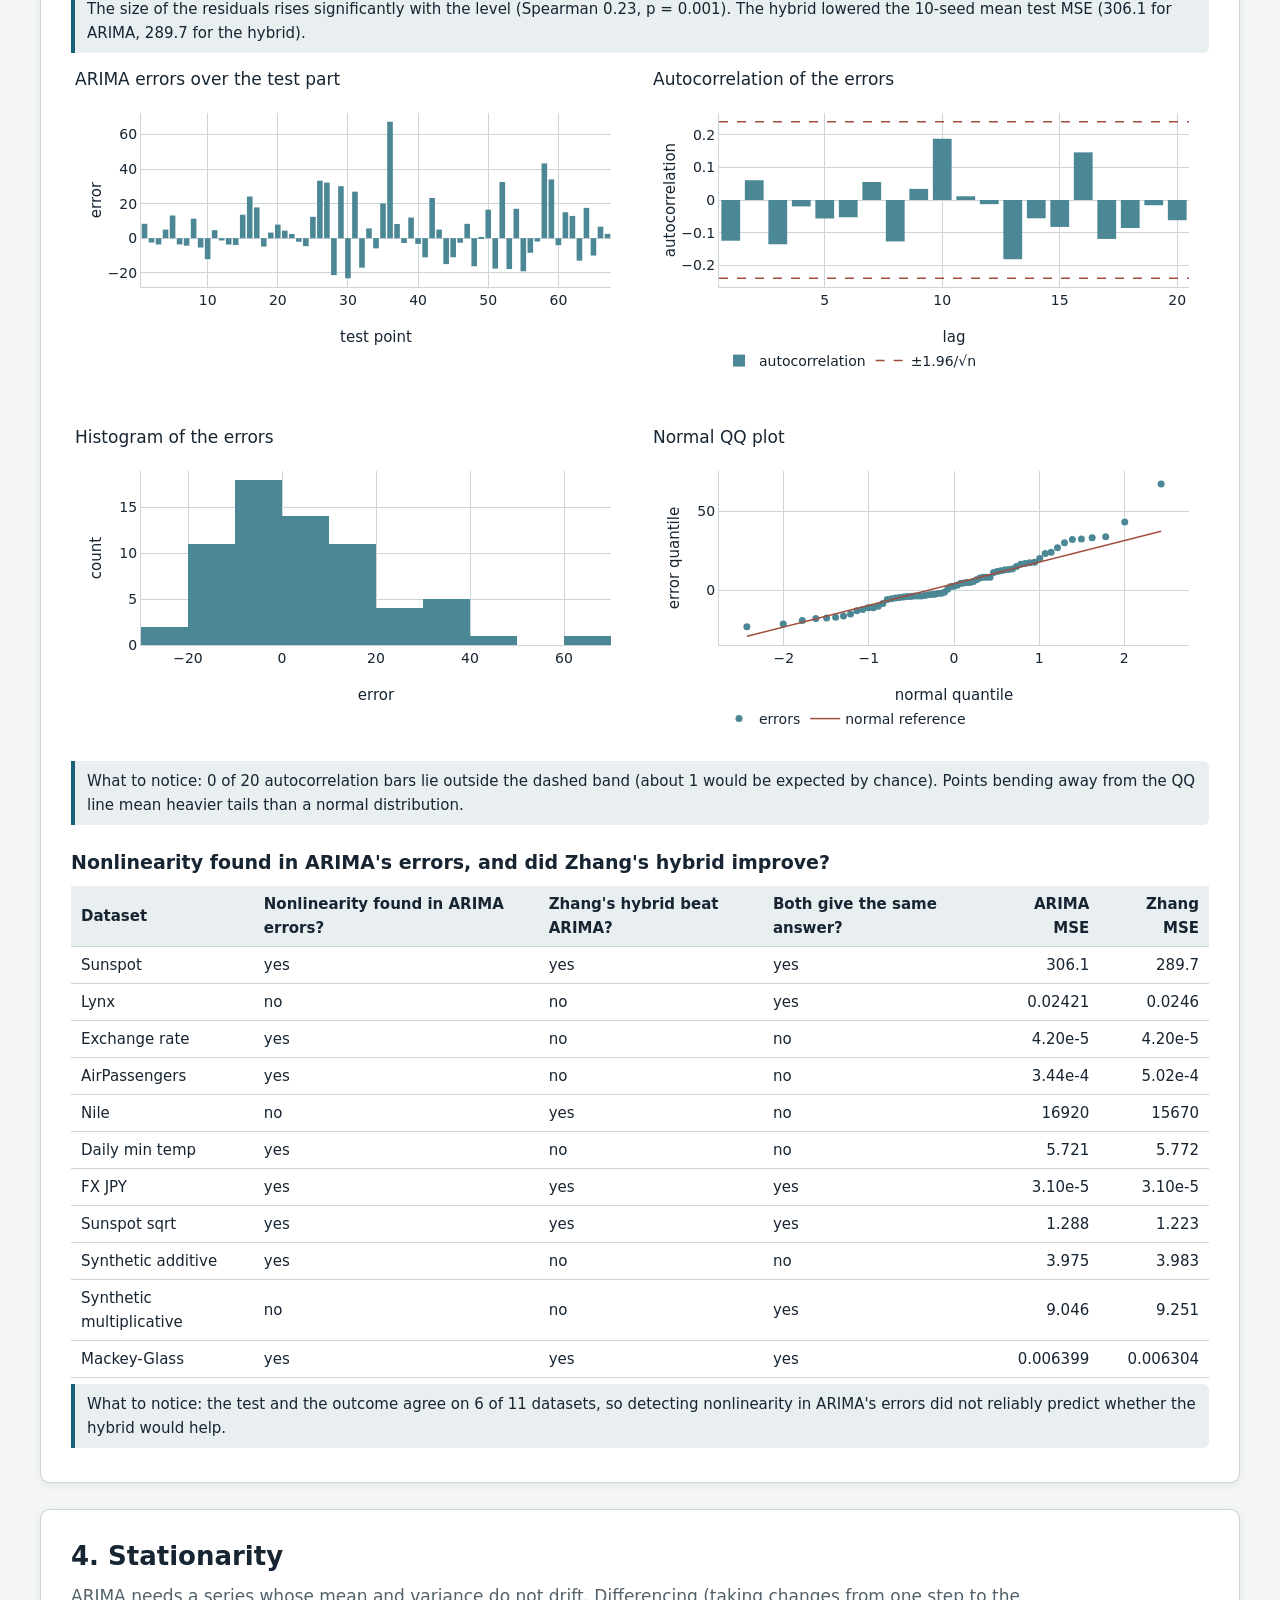
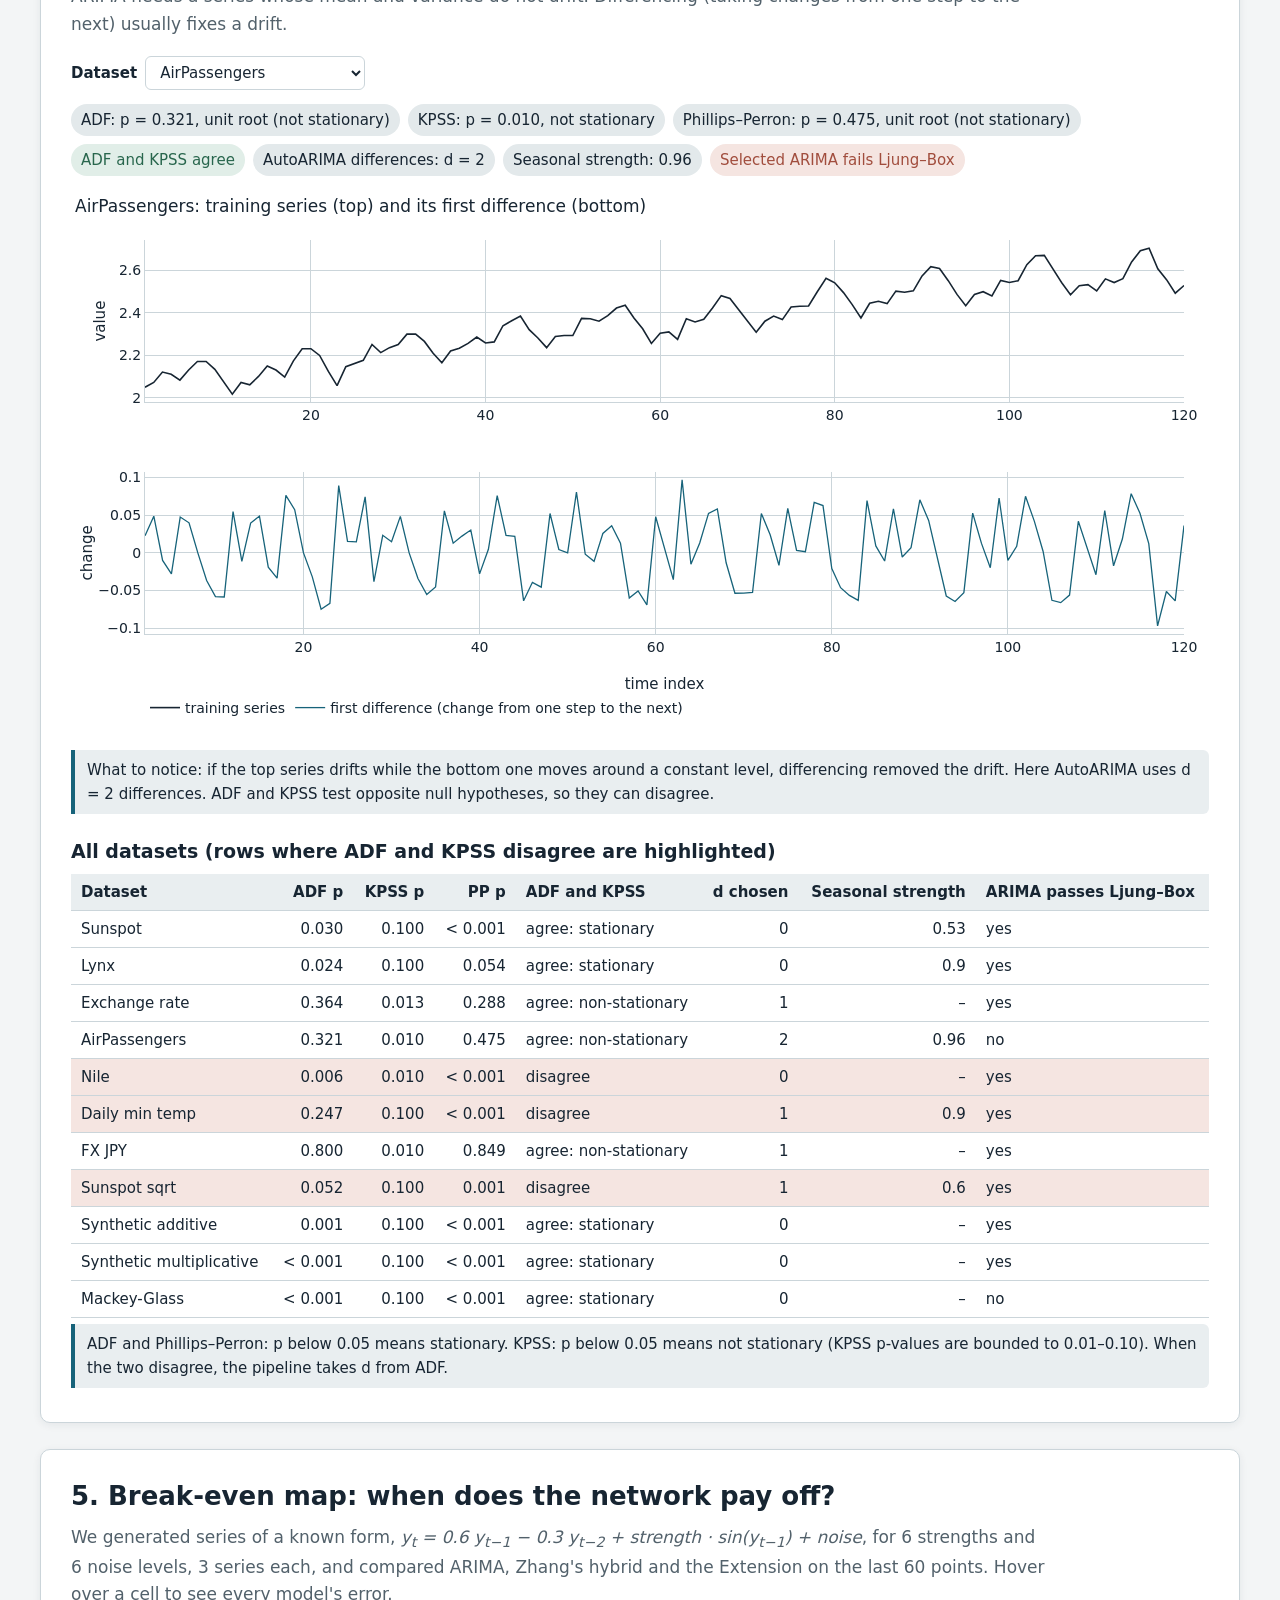
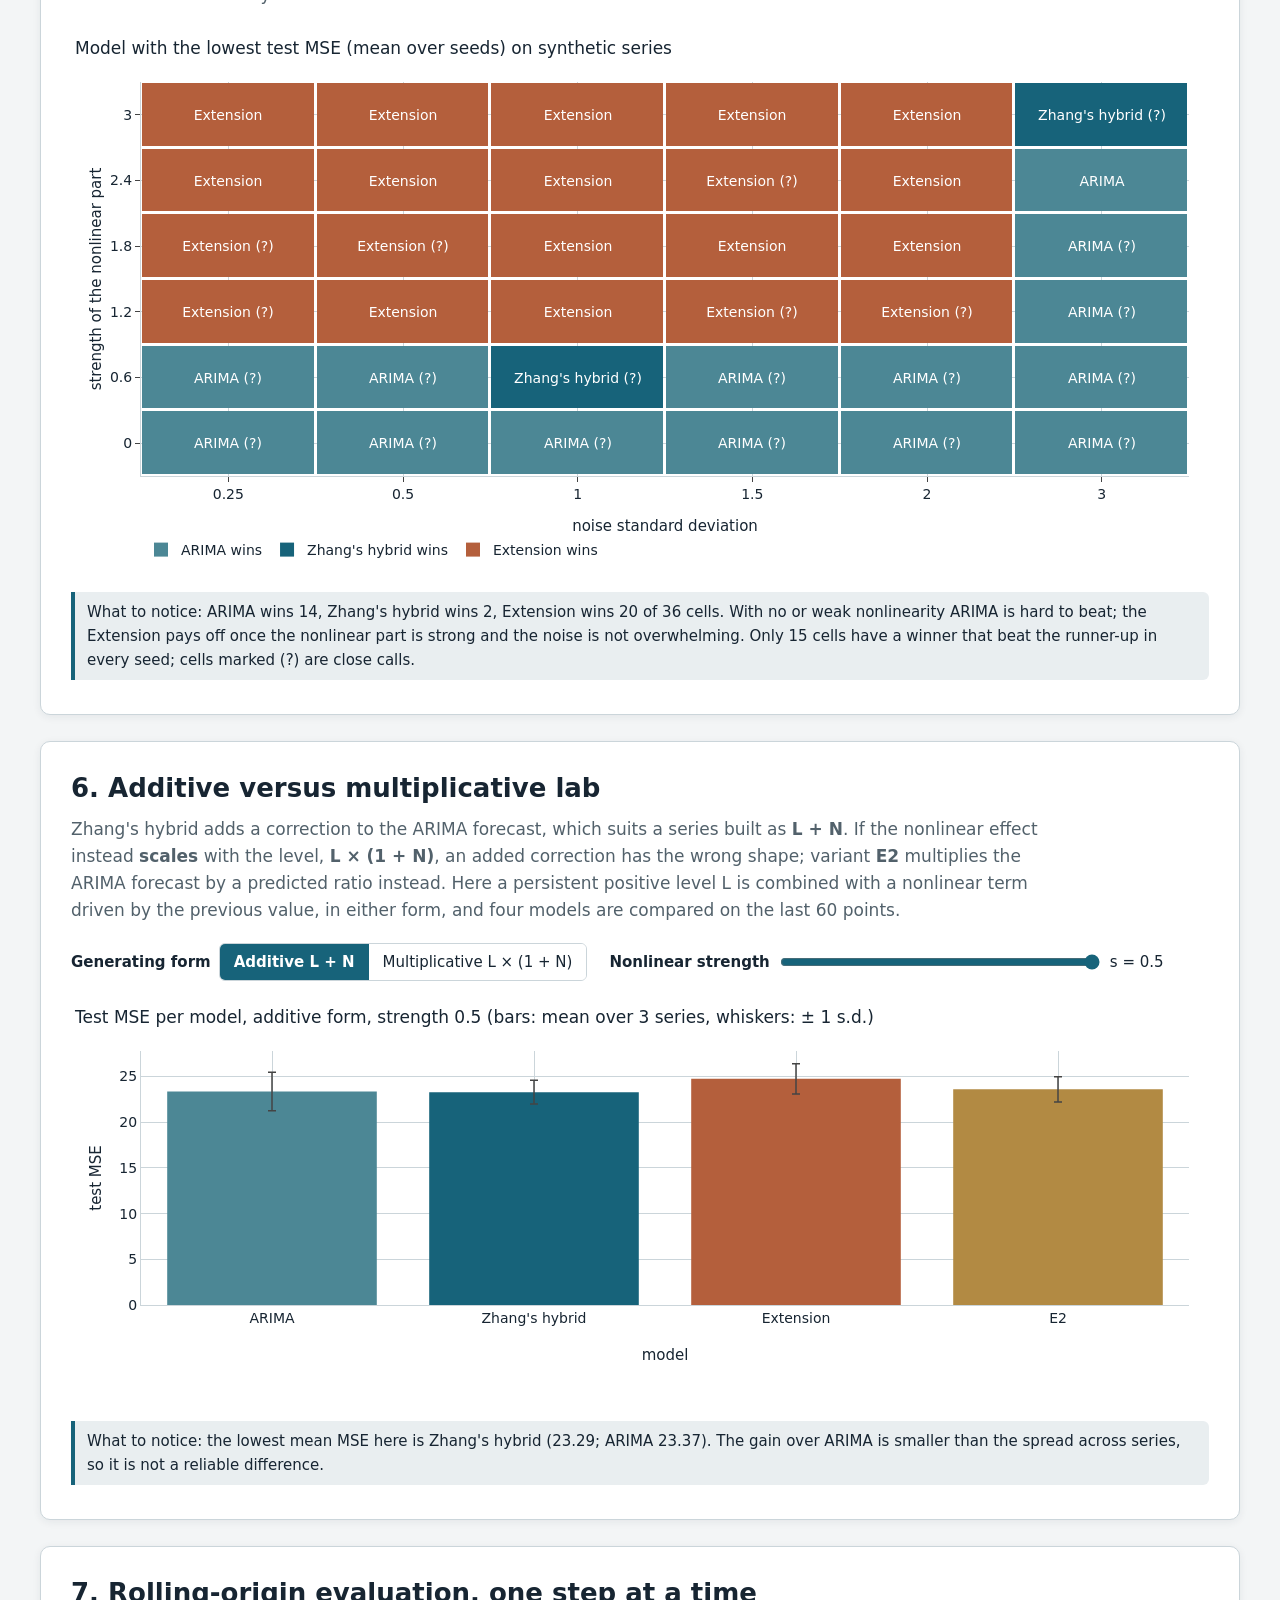
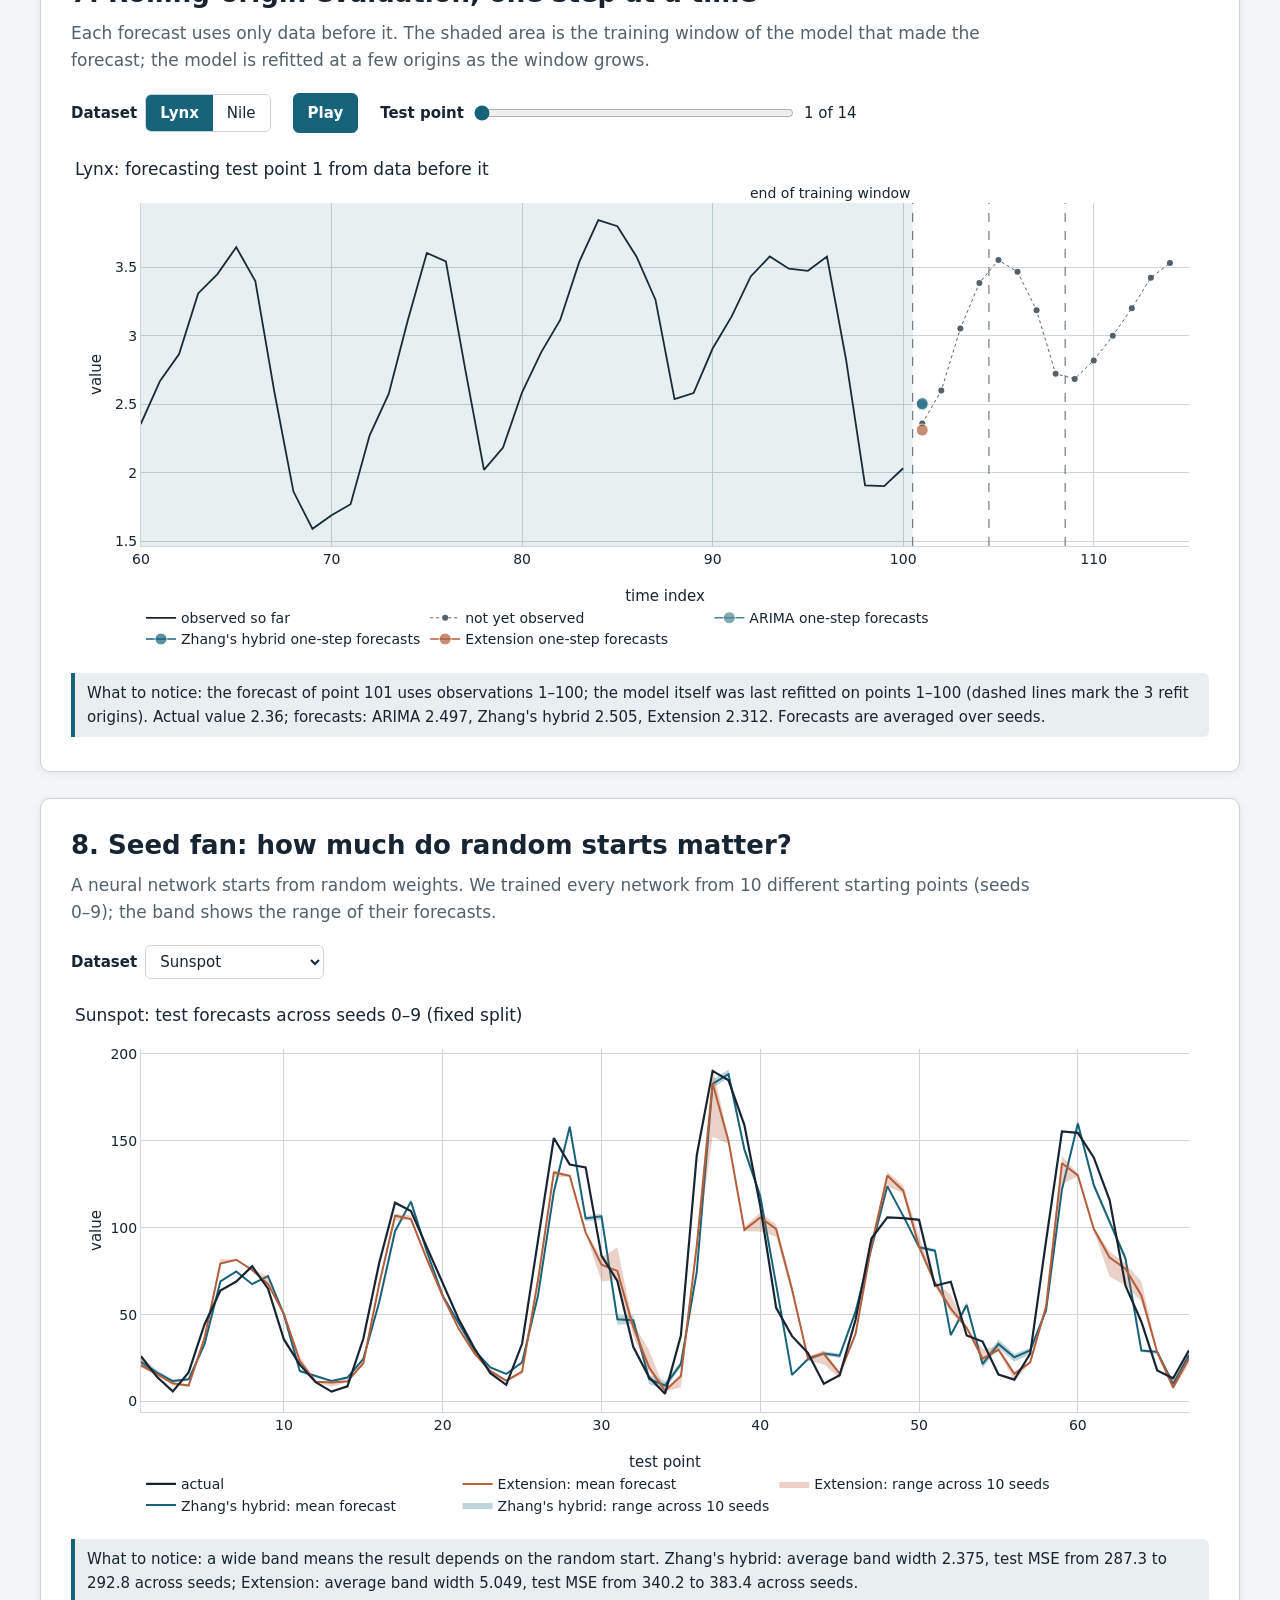
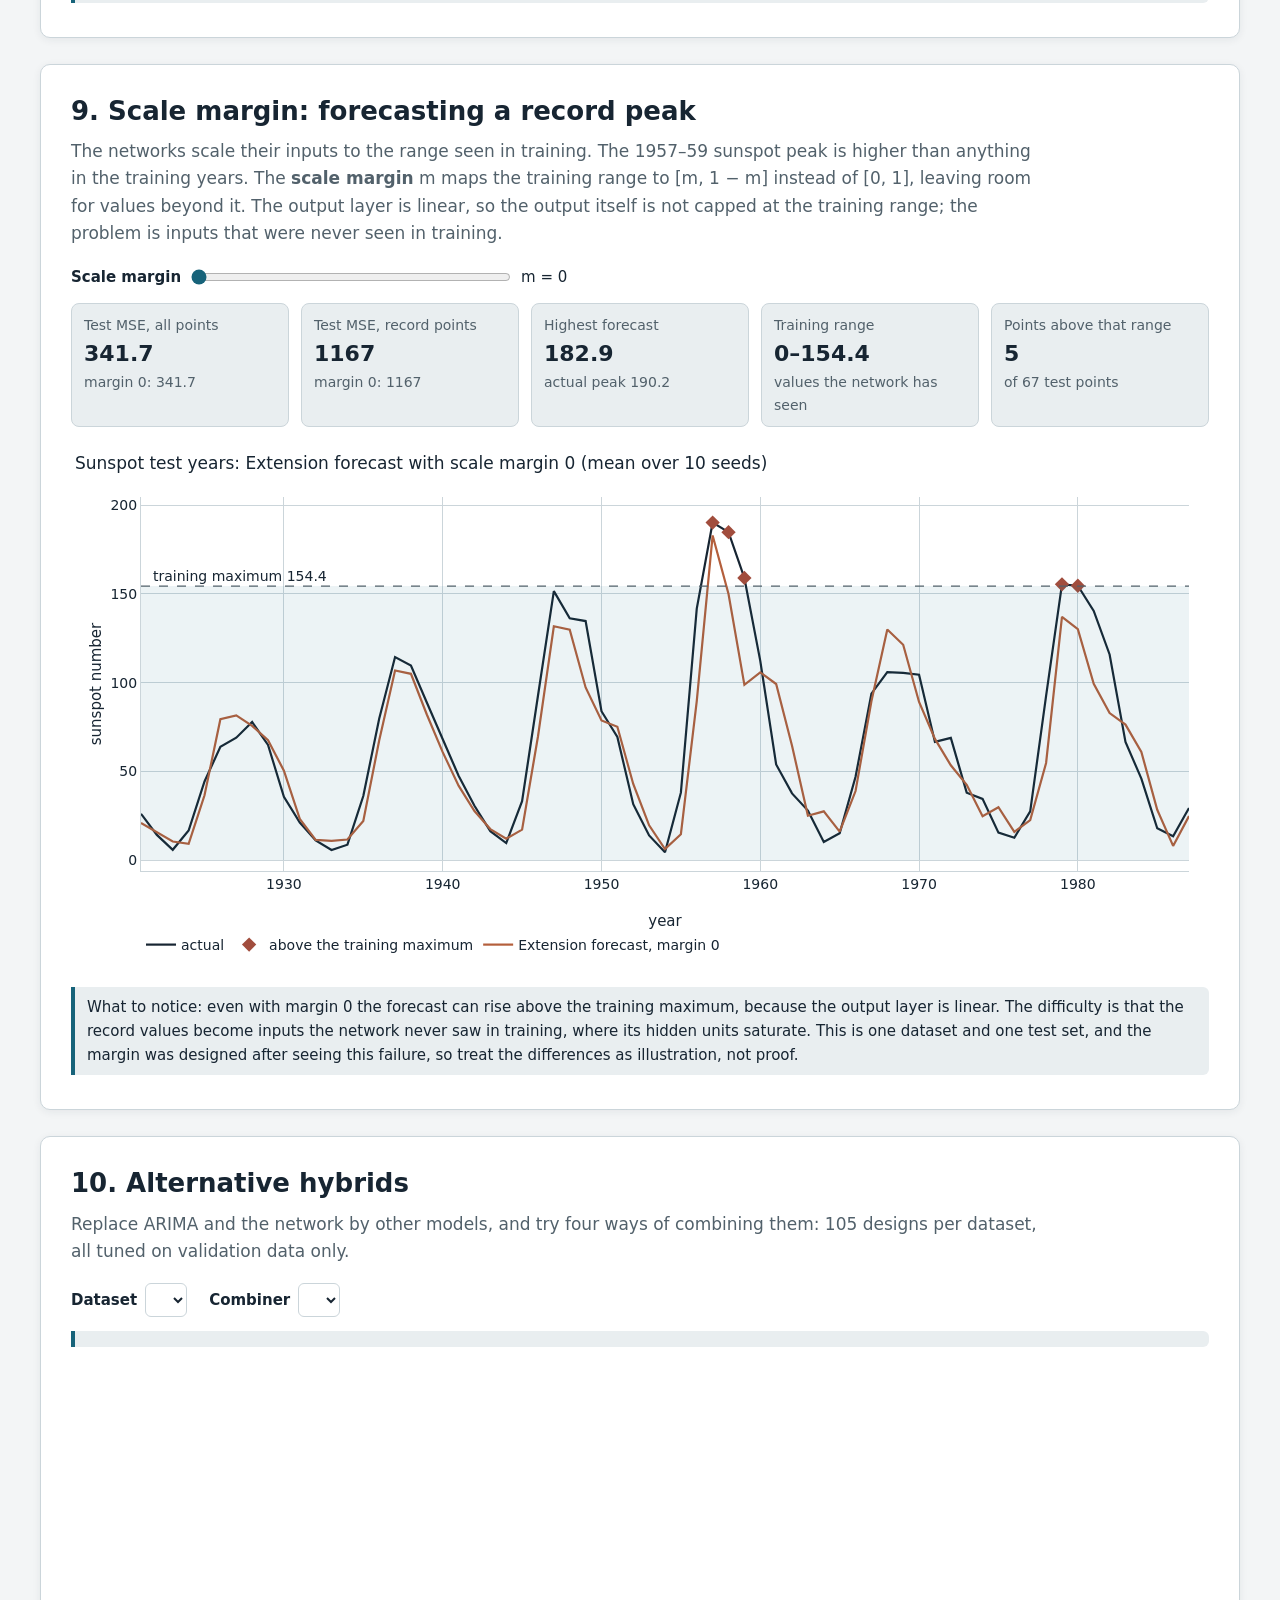
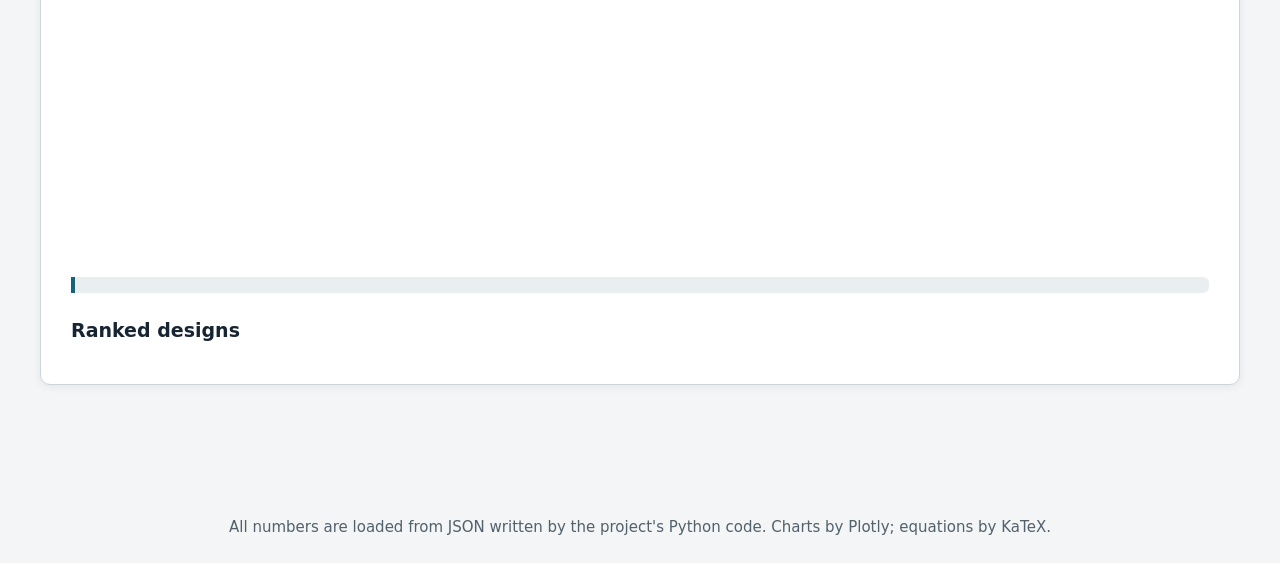
==== commit c78cd4c4: "updated website" ====
--- a/website/research_site/index.html
+++ b/website/research_site/index.html
@@ -5,7 +5,7 @@
 <meta name="viewport" content="width=1280">
 <title>Hybrid ARIMA and Neural Network Forecasting</title>
 <meta name="description" content="Interactive results of our reproduction of Zhang (2003) and the Extension on 11 datasets.">
-<link rel="icon" href="data:image/svg+xml,%3Csvg xmlns='http://www.w3.org/2000/svg' viewBox='0 0 16 16'%3E%3Cpath d='M1 12 L5 6 L9 9 L15 2' stroke='%230072B2' stroke-width='2' fill='none'/%3E%3C/svg%3E">
+<link rel="icon" href="data:image/svg+xml,%3Csvg xmlns='http://www.w3.org/2000/svg' viewBox='0 0 16 16'%3E%3Cpath d='M1 12 L5 6 L9 9 L15 2' stroke='%2317637A' stroke-width='2' fill='none'/%3E%3C/svg%3E">
 <link rel="stylesheet" href="vendor/katex/katex.min.css">
 <link rel="stylesheet" href="css/style.css">
 <script>
@@ -28,7 +28,6 @@
       <a href="#seedfan">Seeds</a>
       <a href="#margin">Scale margin</a>
       <a href="#grid">Alternatives</a>
-      <a href="#about">About</a>
       <a id="playground-link" class="external" href="#">Draw your own series</a>
     </nav>
     <button id="theme-toggle" class="theme-toggle" type="button" aria-label="Switch between light and dark mode">Dark mode</button>
@@ -194,35 +193,6 @@
     <div id="gr-table"></div>
   </section>
 
-  <section class="panel" id="about" aria-labelledby="ab-h">
-    <h2 id="ab-h">11. About and reproduce</h2>
-    <div class="grid-2">
-      <div>
-        <h3>Project</h3>
-        <p>DA 3041 course project, Indian Institute of Technology Guwahati.<br>
-          Arnav Sinha, Arghya Ojha, Kanhav Purohit, Mohammad Shafqat Jabbar.</p>
-        <p><a id="repo-link" href="#">Source code on GitHub</a> · <a href="report.pdf">Read the report (PDF)</a></p>
-        <h3>Paper reproduced</h3>
-        <p>G. P. Zhang (2003). Time series forecasting using a hybrid ARIMA and neural network model. <i>Neurocomputing</i> 50, 159–175.</p>
-        <h3>Cite this project</h3>
-        <pre class="cmd">Sinha, A., Ojha, A., Purohit, K., Jabbar, M. S. (2026). Hybrid ARIMA and Neural Network
-Forecasting Revisited: Reproduction, Stricter Validation and Alternatives.
-DA 3041 course project, IIT Guwahati.</pre>
-      </div>
-      <div>
-        <h3>Run the code</h3>
-        <pre class="cmd">pip install -r requirements.txt
-python run_all.py --quick                       # a few minutes
-python run_all.py --full                        # every result, about 54 minutes
-python -m pytest tests_check_everything_works</pre>
-        <h3>Rebuild this site's data</h3>
-        <pre class="cmd">python website/export_json.py
-python website/website_experiments.py
-python website/build_site_data.py
-cd website/research_site && python -m http.server 8000</pre>
-      </div>
-    </div>
-  </section>
 </main>
 <footer>All numbers are loaded from JSON written by the project's Python code. Charts by Plotly; equations by KaTeX.</footer>
 
--- a/website/research_site/css/style.css
+++ b/website/research_site/css/style.css
@@ -1,35 +1,35 @@
 /* Research site: one stylesheet, light and dark themes via custom properties. Desktop only (1280 px and wider). */
 :root {
-  --bg: #fbfbfa;
+  --bg: #f3f5f6;
   --surface: #ffffff;
-  --surface-2: #f2f1ee;
-  --ink: #17181a;
-  --ink-2: #4a4c50;
-  --line: #d9d8d3;
-  --accent: #0b5cad;
-  --good: #11663b;
-  --good-bg: #e3f3ea;
-  --bad: #a3271c;
-  --bad-bg: #fbe6e3;
-  --neutral-bg: #ecebe7;
-  --focus: #0b5cad;
-  --shadow: 0 1px 2px rgba(0, 0, 0, .06);
+  --surface-2: #e9eef0;
+  --ink: #172532;
+  --ink-2: #52616b;
+  --line: #cbd5da;
+  --accent: #17637a;
+  --good: #28664d;
+  --good-bg: #e1eee8;
+  --bad: #a14d3d;
+  --bad-bg: #f5e5e1;
+  --neutral-bg: #e3e9eb;
+  --focus: #17637a;
+  --shadow: 0 2px 8px rgba(23, 37, 50, .07);
   color-scheme: light;
 }
 :root[data-theme="dark"] {
-  --bg: #121315;
-  --surface: #1b1d20;
-  --surface-2: #24272b;
-  --ink: #ececea;
-  --ink-2: #b7b8b5;
-  --line: #3a3d42;
-  --accent: #79b5f2;
-  --good: #7dd3a3;
-  --good-bg: #173326;
-  --bad: #f2a097;
-  --bad-bg: #3b1d1a;
-  --neutral-bg: #2b2e33;
-  --focus: #79b5f2;
+  --bg: #101a22;
+  --surface: #182630;
+  --surface-2: #223440;
+  --ink: #edf2f3;
+  --ink-2: #b7c5ca;
+  --line: #3b505b;
+  --accent: #72b5bd;
+  --good: #8bc7a8;
+  --good-bg: #1b3d35;
+  --bad: #e0a095;
+  --bad-bg: #4a2928;
+  --neutral-bg: #2a3e49;
+  --focus: #72b5bd;
   --shadow: none;
   color-scheme: dark;
 }
